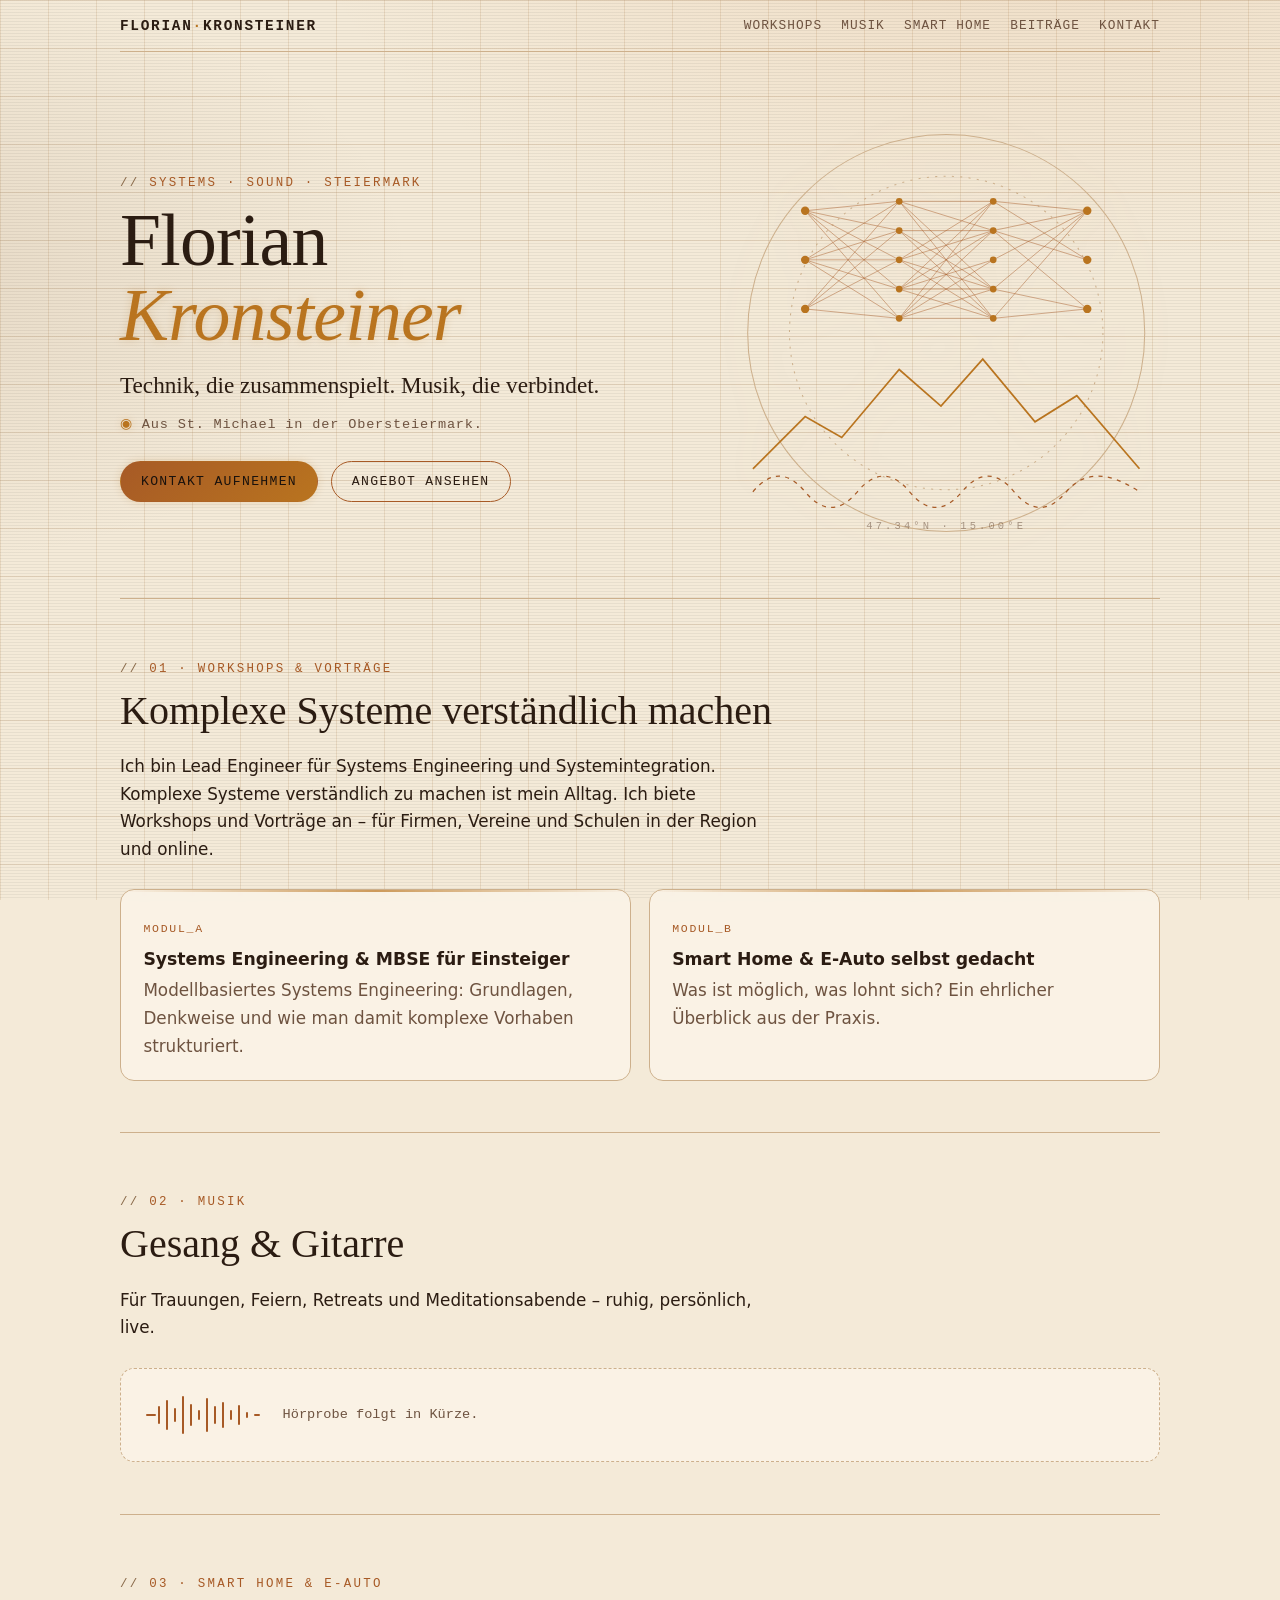
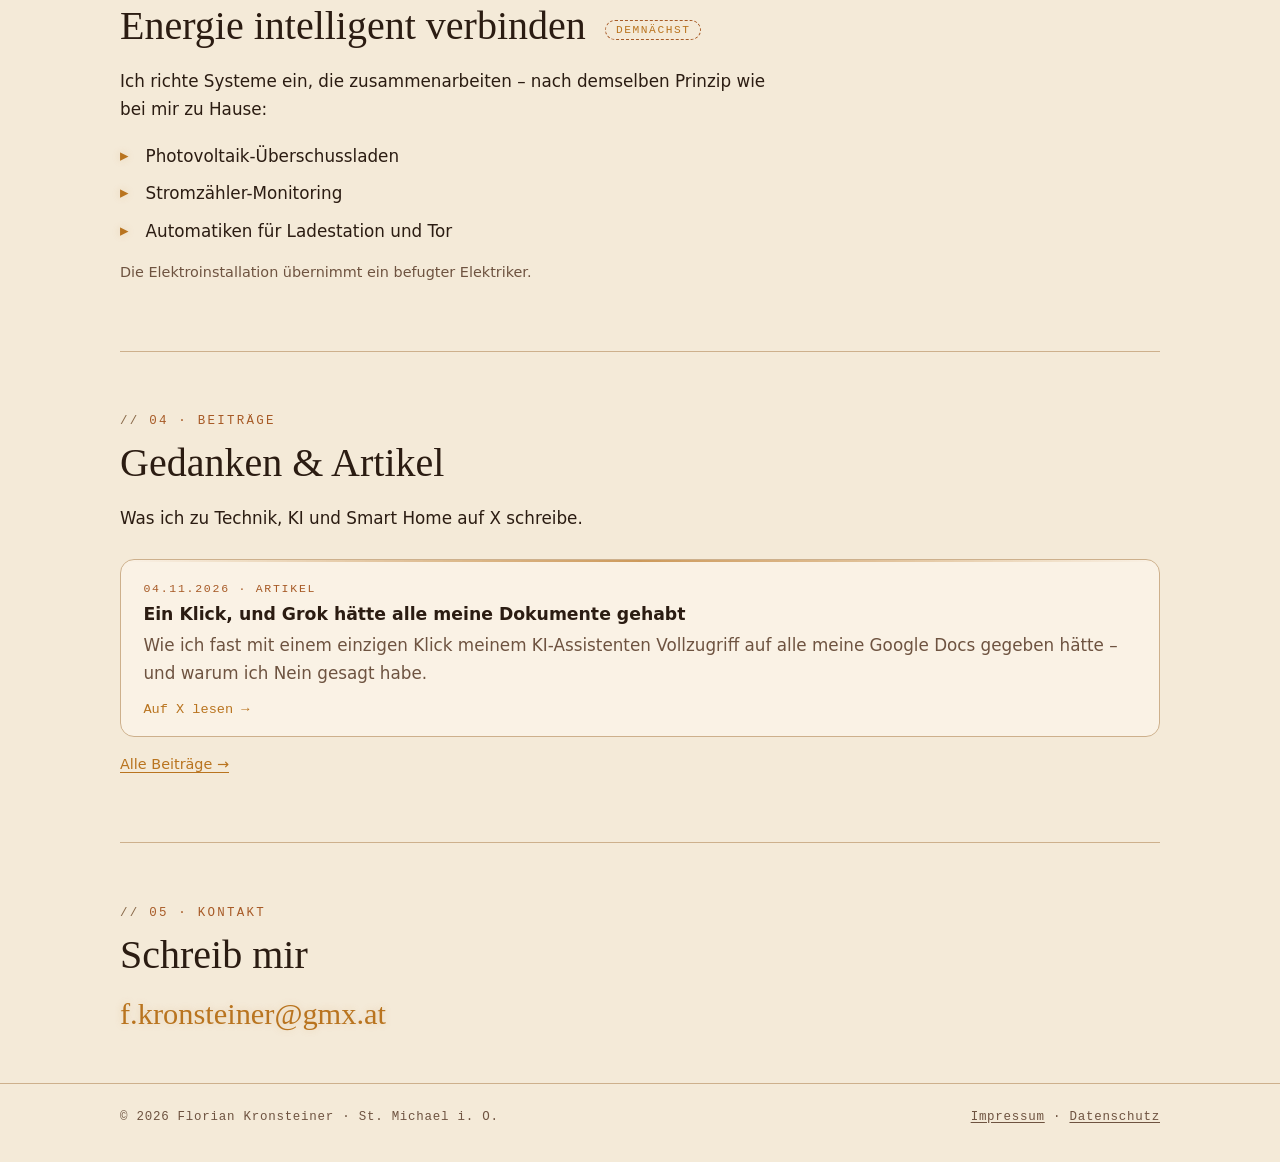
==== index.html @ c5cc94b1 "Startseite: Bereich Beiträge (X-Artikel) + Unterseite /beitraege/" ====
<!DOCTYPE html>
<html lang="de">
<head>
<meta charset="utf-8">
<meta name="viewport" content="width=device-width, initial-scale=1">
<title>Florian Kronsteiner – Technik & Musik aus St. Michael in der Obersteiermark</title>
<meta name="description" content="Florian Kronsteiner: Workshops und Vorträge zu Systems Engineering, Gesang und Gitarre für Trauungen, Feiern und Retreats. Aus St. Michael in der Obersteiermark.">
<meta name="theme-color" content="#1a120d">
<link rel="icon" href="/assets/favicon.svg" type="image/svg+xml">
<link rel="stylesheet" href="/assets/style.css">
</head>
<body>
<a class="skip" href="#main">Zum Inhalt springen</a>
<header class="wrap">
<nav class="top" aria-label="Hauptnavigation">
<a class="brand" href="/">FLORIAN<span>·</span>KRONSTEINER</a>
<ul><li><a href="/#workshops">Workshops</a></li><li><a href="/#musik">Musik</a></li><li><a href="/#smart-home">Smart Home</a></li><li><a href="/#beitraege">Beiträge</a></li><li><a href="/#kontakt">Kontakt</a></li></ul>
</nav>
</header>
<main id="main" class="wrap">
<div class="hero">
<div>
<p class="label">Systems · Sound · Steiermark</p>
<h1>Florian<br><em>Kronsteiner</em></h1>
<p class="tagline">Technik, die zusammenspielt. Musik, die verbindet.</p>
<p class="place">Aus St. Michael in der Obersteiermark.</p>
<div class="cta"><a class="btn primary" href="#kontakt">Kontakt aufnehmen</a><a class="btn" href="#workshops">Angebot ansehen</a></div>
</div>
<svg class="art" viewBox="0 0 410 400" role="img" aria-label="Grafik: neuronales Netz über einer Bergsilhouette mit Klangwelle">
<circle class="ring" cx="205" cy="200" r="190"/><circle class="ring" cx="205" cy="200" r="150" stroke-dasharray="2 6"/>
<line class="edge" x1="70" y1="83" x2="160" y2="74"/><line class="edge" x1="70" y1="83" x2="160" y2="102"/><line class="edge" x1="70" y1="83" x2="160" y2="130"/><line class="edge" x1="70" y1="83" x2="160" y2="158"/><line class="edge" x1="70" y1="83" x2="160" y2="186"/><line class="edge" x1="70" y1="130" x2="160" y2="74"/><line class="edge" x1="70" y1="130" x2="160" y2="102"/><line class="edge" x1="70" y1="130" x2="160" y2="130"/><line class="edge" x1="70" y1="130" x2="160" y2="158"/><line class="edge" x1="70" y1="130" x2="160" y2="186"/><line class="edge" x1="70" y1="177" x2="160" y2="74"/><line class="edge" x1="70" y1="177" x2="160" y2="102"/><line class="edge" x1="70" y1="177" x2="160" y2="130"/><line class="edge" x1="70" y1="177" x2="160" y2="186"/><line class="edge" x1="160" y1="74" x2="250" y2="74"/><line class="edge" x1="160" y1="74" x2="250" y2="102"/><line class="edge" x1="160" y1="74" x2="250" y2="158"/><line class="edge" x1="160" y1="74" x2="250" y2="186"/><line class="edge" x1="160" y1="102" x2="250" y2="102"/><line class="edge" x1="160" y1="102" x2="250" y2="158"/><line class="edge" x1="160" y1="102" x2="250" y2="186"/><line class="edge" x1="160" y1="130" x2="250" y2="74"/><line class="edge" x1="160" y1="130" x2="250" y2="102"/><line class="edge" x1="160" y1="130" x2="250" y2="158"/><line class="edge" x1="160" y1="130" x2="250" y2="186"/><line class="edge" x1="160" y1="158" x2="250" y2="74"/><line class="edge" x1="160" y1="158" x2="250" y2="102"/><line class="edge" x1="160" y1="158" x2="250" y2="130"/><line class="edge" x1="160" y1="158" x2="250" y2="158"/><line class="edge" x1="160" y1="158" x2="250" y2="186"/><line class="edge" x1="160" y1="186" x2="250" y2="74"/><line class="edge" x1="160" y1="186" x2="250" y2="102"/><line class="edge" x1="160" y1="186" x2="250" y2="130"/><line class="edge" x1="160" y1="186" x2="250" y2="158"/><line class="edge" x1="160" y1="186" x2="250" y2="186"/><line class="edge" x1="250" y1="74" x2="340" y2="83"/><line class="edge" x1="250" y1="74" x2="340" y2="130"/><line class="edge" x1="250" y1="102" x2="340" y2="83"/><line class="edge" x1="250" y1="102" x2="340" y2="130"/><line class="edge" x1="250" y1="102" x2="340" y2="177"/><line class="edge" x1="250" y1="130" x2="340" y2="83"/><line class="edge" x1="250" y1="158" x2="340" y2="83"/><line class="edge" x1="250" y1="158" x2="340" y2="177"/><line class="edge" x1="250" y1="186" x2="340" y2="83"/><line class="edge" x1="250" y1="186" x2="340" y2="177"/>
<circle class="node pulse" cx="70" cy="83" r="4" style="animation-delay:0.0s"/><circle class="node" cx="70" cy="130" r="4"/><circle class="node" cx="70" cy="177" r="4"/><circle class="node" cx="160" cy="74" r="3.2"/><circle class="node" cx="160" cy="102" r="3.2"/><circle class="node pulse" cx="160" cy="130" r="3.2" style="animation-delay:1.0s"/><circle class="node" cx="160" cy="158" r="3.2"/><circle class="node" cx="160" cy="186" r="3.2"/><circle class="node" cx="250" cy="74" r="3.2"/><circle class="node pulse" cx="250" cy="102" r="3.2" style="animation-delay:1.1s"/><circle class="node" cx="250" cy="130" r="3.2"/><circle class="node" cx="250" cy="158" r="3.2"/><circle class="node pulse" cx="250" cy="186" r="3.2" style="animation-delay:2.0s"/><circle class="node pulse" cx="340" cy="83" r="4" style="animation-delay:1.2s"/><circle class="node" cx="340" cy="130" r="4"/><circle class="node" cx="340" cy="177" r="4"/>
<path class="ridge" d="M20 330 L70 280 L105 300 L160 235 L200 270 L240 225 L290 285 L330 260 L390 330"/>
<path class="wave" d="M20 352 Q45 322 70 352 T120 352 T170 352 T220 352 T270 352 T320 352 T390 352"/>
<text x="205" y="388" text-anchor="middle" font-family="ui-monospace,monospace" font-size="10" letter-spacing="3" fill="currentColor" opacity=".55">47.34°N · 15.00°E</text>
</svg>
</div>

<section id="workshops" aria-labelledby="h-workshops">
<p class="label">01 · Workshops &amp; Vorträge</p>
<h2 id="h-workshops">Komplexe Systeme verständlich machen</h2>
<p class="lead">Ich bin Lead Engineer für Systems Engineering und Systemintegration. Komplexe Systeme verständlich zu machen ist mein Alltag. Ich biete Workshops und Vorträge an – für Firmen, Vereine und Schulen in der Region und online.</p>
<div class="grid">
<article class="card"><span class="idx">MODUL_A</span><h3>Systems Engineering &amp; MBSE für Einsteiger</h3><p>Modellbasiertes Systems Engineering: Grundlagen, Denkweise und wie man damit komplexe Vorhaben strukturiert.</p></article>
<article class="card"><span class="idx">MODUL_B</span><h3>Smart Home &amp; E-Auto selbst gedacht</h3><p>Was ist möglich, was lohnt sich? Ein ehrlicher Überblick aus der Praxis.</p></article>
</div>
</section>

<section id="musik" aria-labelledby="h-musik">
<p class="label">02 · Musik</p>
<h2 id="h-musik">Gesang &amp; Gitarre</h2>
<p class="lead">Für Trauungen, Feiern, Retreats und Meditationsabende – ruhig, persönlich, live.</p>
<div class="audio" role="note" aria-label="Platzhalter für Hörprobe">
<svg viewBox="0 0 120 48" aria-hidden="true"><path d="M4 24h8M16 16v16M24 10v28M32 18v12M40 6v36M48 14v20M56 20v8M64 8v32M72 16v16M80 12v24M88 20v8M96 15v18M104 22v4M112 24h4"/></svg>
<p>Hörprobe folgt in Kürze.</p>
</div>
</section>

<section id="smart-home" aria-labelledby="h-smart">
<p class="label">03 · Smart Home &amp; E-Auto</p>
<h2 id="h-smart">Energie intelligent verbinden <span class="badge">demnächst</span></h2>
<p class="lead">Ich richte Systeme ein, die zusammenarbeiten – nach demselben Prinzip wie bei mir zu Hause:</p>
<ul class="listing">
<li>Photovoltaik-Überschussladen</li>
<li>Stromzähler-Monitoring</li>
<li>Automatiken für Ladestation und Tor</li>
</ul>
<p class="note">Die Elektroinstallation übernimmt ein befugter Elektriker.</p>
</section>

<section id="beitraege" aria-labelledby="h-beitraege">
<p class="label">04 · Beiträge</p>
<h2 id="h-beitraege">Gedanken &amp; Artikel</h2>
<p class="lead">Was ich zu Technik, KI und Smart Home auf X schreibe.</p>
<!-- BEITRAEGE:START -->
<div class="grid">
<article class="card post"><span class="idx"><time datetime="2026-11-04">04.11.2026</time> · ARTIKEL</span><h3>Ein Klick, und Grok hätte alle meine Dokumente gehabt</h3><p>Wie ich fast mit einem einzigen Klick meinem KI-Assistenten Vollzugriff auf alle meine Google Docs gegeben hätte – und warum ich Nein gesagt habe.</p><a class="more" href="https://x.com/derflo000/status/2118063553710301423" target="_blank" rel="noopener">Auf X lesen →</a></article>
</div>
<!-- BEITRAEGE:END -->
<p class="note"><a href="/beitraege/">Alle Beiträge →</a></p>
</section>

<section id="kontakt" aria-labelledby="h-kontakt">
<p class="label">05 · Kontakt</p>
<h2 id="h-kontakt">Schreib mir</h2>
<div class="contact"><a class="mail" href="mailto:f.kronsteiner@gmx.at">f.kronsteiner@gmx.at</a></div>
</section>
</main>
<footer>
<div class="wrap"><span>© 2026 Florian Kronsteiner · St. Michael i. O.</span><span><a href="/impressum/">Impressum</a> · <a href="/datenschutz/">Datenschutz</a></span></div>
</footer>
</body>
</html>
---- assets/style.css ----
:root{
  --bg:#1a120d; --bg2:#231812; --card:#2a1d15cc; --line:#5a3f2c;
  --text:#f1e4cf; --muted:#c2a888; --copper:#d08a4e; --amber:#f2b45a; --sepia:#8a6a4a; --grid:#5a3f2c40;
  --glow:0 0 .6rem #f2b45a55, 0 0 1.6rem #d08a4e33;
  --mono:ui-monospace,"SFMono-Regular","JetBrains Mono","Cascadia Mono",Menlo,Consolas,"Liberation Mono",monospace;
  --serif:"Iowan Old Style","Palatino Linotype",Palatino,"Book Antiqua",Georgia,serif;
  --sans:system-ui,-apple-system,"Segoe UI",Roboto,"Helvetica Neue",Arial,sans-serif;
  color-scheme:dark light;
}
@media (prefers-color-scheme:light){
  :root{--bg:#f4ead8; --bg2:#ecdfc7; --card:#fbf4e8d9; --line:#cdb08c;
    --text:#2b1c12; --muted:#6e5340; --copper:#a75a26; --amber:#b9741f; --sepia:#8a6a4a; --grid:#5a3f2c40;
    --glow:0 0 .5rem #b9741f33; --grid:#cdb08c55;}
}
*{box-sizing:border-box}
html{scroll-behavior:smooth}
@media (prefers-reduced-motion:reduce){html{scroll-behavior:auto}*{animation:none!important;transition:none!important}}
body{margin:0;background:var(--bg);color:var(--text);font:1.05rem/1.65 var(--sans);
  background-image:
   radial-gradient(1200px 600px at 80% -10%, #d08a4e22, transparent 60%),
   radial-gradient(900px 500px at -10% 30%, #8a6a4a22, transparent 60%),
   linear-gradient(var(--grid) 1px, transparent 1px),
   linear-gradient(90deg, var(--grid) 1px, transparent 1px);
  background-size:auto,auto,48px 48px,48px 48px;
  background-attachment:fixed;}
body::after{content:"";position:fixed;inset:0;pointer-events:none;z-index:1;
  background:repeating-linear-gradient(0deg,#0000 0 2px,#0000000d 2px 3px)}
main,header,footer,nav{position:relative;z-index:2}
a{color:var(--amber);text-underline-offset:.2em}
a:hover{color:var(--copper)}
:focus-visible{outline:2px solid var(--amber);outline-offset:3px;border-radius:4px}
.skip{position:absolute;left:-999px;top:0;background:var(--amber);color:#1a120d;padding:.5rem 1rem;z-index:10}
.skip:focus{left:1rem;top:1rem}
.wrap{max-width:1080px;margin:0 auto;padding:0 1.25rem}
.label{font:500 .78rem/1 var(--mono);letter-spacing:.18em;text-transform:uppercase;color:var(--copper)}
.label::before{content:"// ";color:var(--sepia)}
nav.top{display:flex;justify-content:space-between;align-items:center;padding:1.1rem 0;border-bottom:1px solid var(--line)}
nav.top .brand{font:600 .9rem var(--mono);letter-spacing:.12em;color:var(--text);text-decoration:none}
nav.top .brand span{color:var(--amber);text-shadow:var(--glow)}
nav.top ul{list-style:none;display:flex;gap:1.2rem;margin:0;padding:0;font:.8rem var(--mono);letter-spacing:.08em;text-transform:uppercase}
nav.top ul a{color:var(--muted);text-decoration:none}
nav.top ul a:hover{color:var(--amber)}
@media (max-width:640px){nav.top ul{display:none}}
.hero{display:grid;grid-template-columns:1.15fr .85fr;gap:2rem;align-items:center;padding:4.5rem 0 3.5rem}
@media (max-width:820px){.hero{grid-template-columns:1fr;padding-top:3rem}}
.hero h1{font:400 clamp(2.6rem,6.5vw,4.6rem)/1.02 var(--serif);margin:.8rem 0 1rem;letter-spacing:-.01em}
.hero h1 em{font-style:italic;color:var(--amber);text-shadow:var(--glow)}
.tagline{font:400 clamp(1.15rem,2.2vw,1.45rem)/1.4 var(--serif);color:var(--text);margin:0 0 .6rem}
.place{font:.85rem var(--mono);color:var(--muted);letter-spacing:.06em}
.place::before{content:"◉ ";color:var(--amber);text-shadow:var(--glow)}
.cta{display:flex;gap:.8rem;flex-wrap:wrap;margin-top:1.8rem}
.btn{display:inline-block;padding:.75rem 1.25rem;border:1px solid var(--copper);border-radius:999px;font:.82rem var(--mono);letter-spacing:.1em;text-transform:uppercase;text-decoration:none;color:var(--text);transition:.2s}
.btn.primary{background:linear-gradient(135deg,var(--copper),var(--amber));color:#1a120d;border-color:transparent;box-shadow:var(--glow)}
.btn:hover{transform:translateY(-1px);box-shadow:var(--glow);color:var(--text)}
.btn.primary:hover{color:#1a120d}
.art{width:100%;max-width:440px;justify-self:center;filter:drop-shadow(0 0 18px #d08a4e33)}
.art .node{fill:var(--amber)}
.art .edge{stroke:var(--copper);stroke-width:.8;opacity:.55}
.art .ridge{fill:none;stroke:var(--amber);stroke-width:1.6}
.art .wave{fill:none;stroke:var(--copper);stroke-width:1.2;stroke-dasharray:4 5;animation:dash 6s linear infinite}
.art .ring{fill:none;stroke:var(--line);stroke-width:1}
.art .pulse{animation:pulse 3.2s ease-in-out infinite;transform-origin:center;transform-box:fill-box}
@keyframes dash{to{stroke-dashoffset:-90}}
@keyframes pulse{0%,100%{opacity:.35}50%{opacity:1}}
section{padding:3.2rem 0;border-top:1px solid var(--line)}
section h2{font:400 clamp(1.8rem,3.6vw,2.5rem)/1.15 var(--serif);margin:.6rem 0 1.2rem}
.lead{max-width:62ch;color:var(--text)}
.grid{display:grid;grid-template-columns:repeat(auto-fit,minmax(260px,1fr));gap:1.1rem;margin-top:1.6rem}
.card{position:relative;background:var(--card);border:1px solid var(--line);border-radius:14px;padding:1.4rem 1.4rem 1.2rem;backdrop-filter:blur(4px);overflow:hidden}
.card::before{content:"";position:absolute;inset:0 0 auto 0;height:2px;background:linear-gradient(90deg,transparent,var(--amber),transparent);opacity:.7}
.card h3{font:600 1.08rem/1.3 var(--sans);margin:.5rem 0 .4rem}
.card p{margin:0;color:var(--muted)}
.card .idx{font:.72rem var(--mono);color:var(--copper);letter-spacing:.15em}
.badge{display:inline-block;font:.7rem var(--mono);letter-spacing:.14em;text-transform:uppercase;padding:.2rem .6rem;border:1px dashed var(--copper);border-radius:999px;color:var(--amber);margin-left:.6rem;vertical-align:middle}
.listing{list-style:none;padding:0;margin:1.2rem 0 0;display:grid;gap:.6rem}
.listing li{padding-left:1.6rem;position:relative}
.listing li::before{content:"▸";position:absolute;left:0;color:var(--amber);text-shadow:var(--glow);font-family:var(--mono)}
.note{font-size:.9rem;color:var(--muted);margin-top:1rem}
.audio{margin-top:1.6rem;border:1px dashed var(--line);border-radius:14px;padding:1.4rem;display:flex;gap:1.2rem;align-items:center;background:var(--card)}
.audio svg{flex:none;width:120px;height:48px}
.audio svg path{fill:none;stroke:var(--copper);stroke-width:2;stroke-linecap:round}
.audio p{margin:0;color:var(--muted);font:.85rem var(--mono)}
.contact{display:flex;flex-wrap:wrap;align-items:center;gap:1.2rem 2rem}
.mail{font:400 clamp(1.3rem,3vw,1.9rem) var(--serif);color:var(--amber);text-shadow:var(--glow);text-decoration:none;word-break:break-all}
footer{border-top:1px solid var(--line);padding:1.6rem 0 2.4rem;font:.78rem var(--mono);color:var(--muted);letter-spacing:.06em}
footer .wrap{display:flex;justify-content:space-between;flex-wrap:wrap;gap:.8rem}
footer a{color:var(--muted)}
footer a:hover{color:var(--amber)}
.legal{padding:3rem 0}
.legal h1{font:400 clamp(2rem,5vw,3rem)/1.1 var(--serif);margin:.6rem 0 1.6rem}
.legal h2{font:600 1.1rem var(--sans);margin:2rem 0 .5rem;color:var(--amber)}
.legal p,.legal li{max-width:70ch}
.legal address{font-style:normal;font-family:var(--mono);font-size:.95rem;line-height:1.8;background:var(--card);border:1px solid var(--line);border-radius:12px;padding:1rem 1.2rem;display:inline-block}
.art{color:var(--muted)}
.card.post{display:flex;flex-direction:column}
.card .more{margin-top:auto;padding-top:.9rem;font:.85rem var(--mono);color:var(--amber);text-decoration:none}
.card .more:hover{text-decoration:underline}
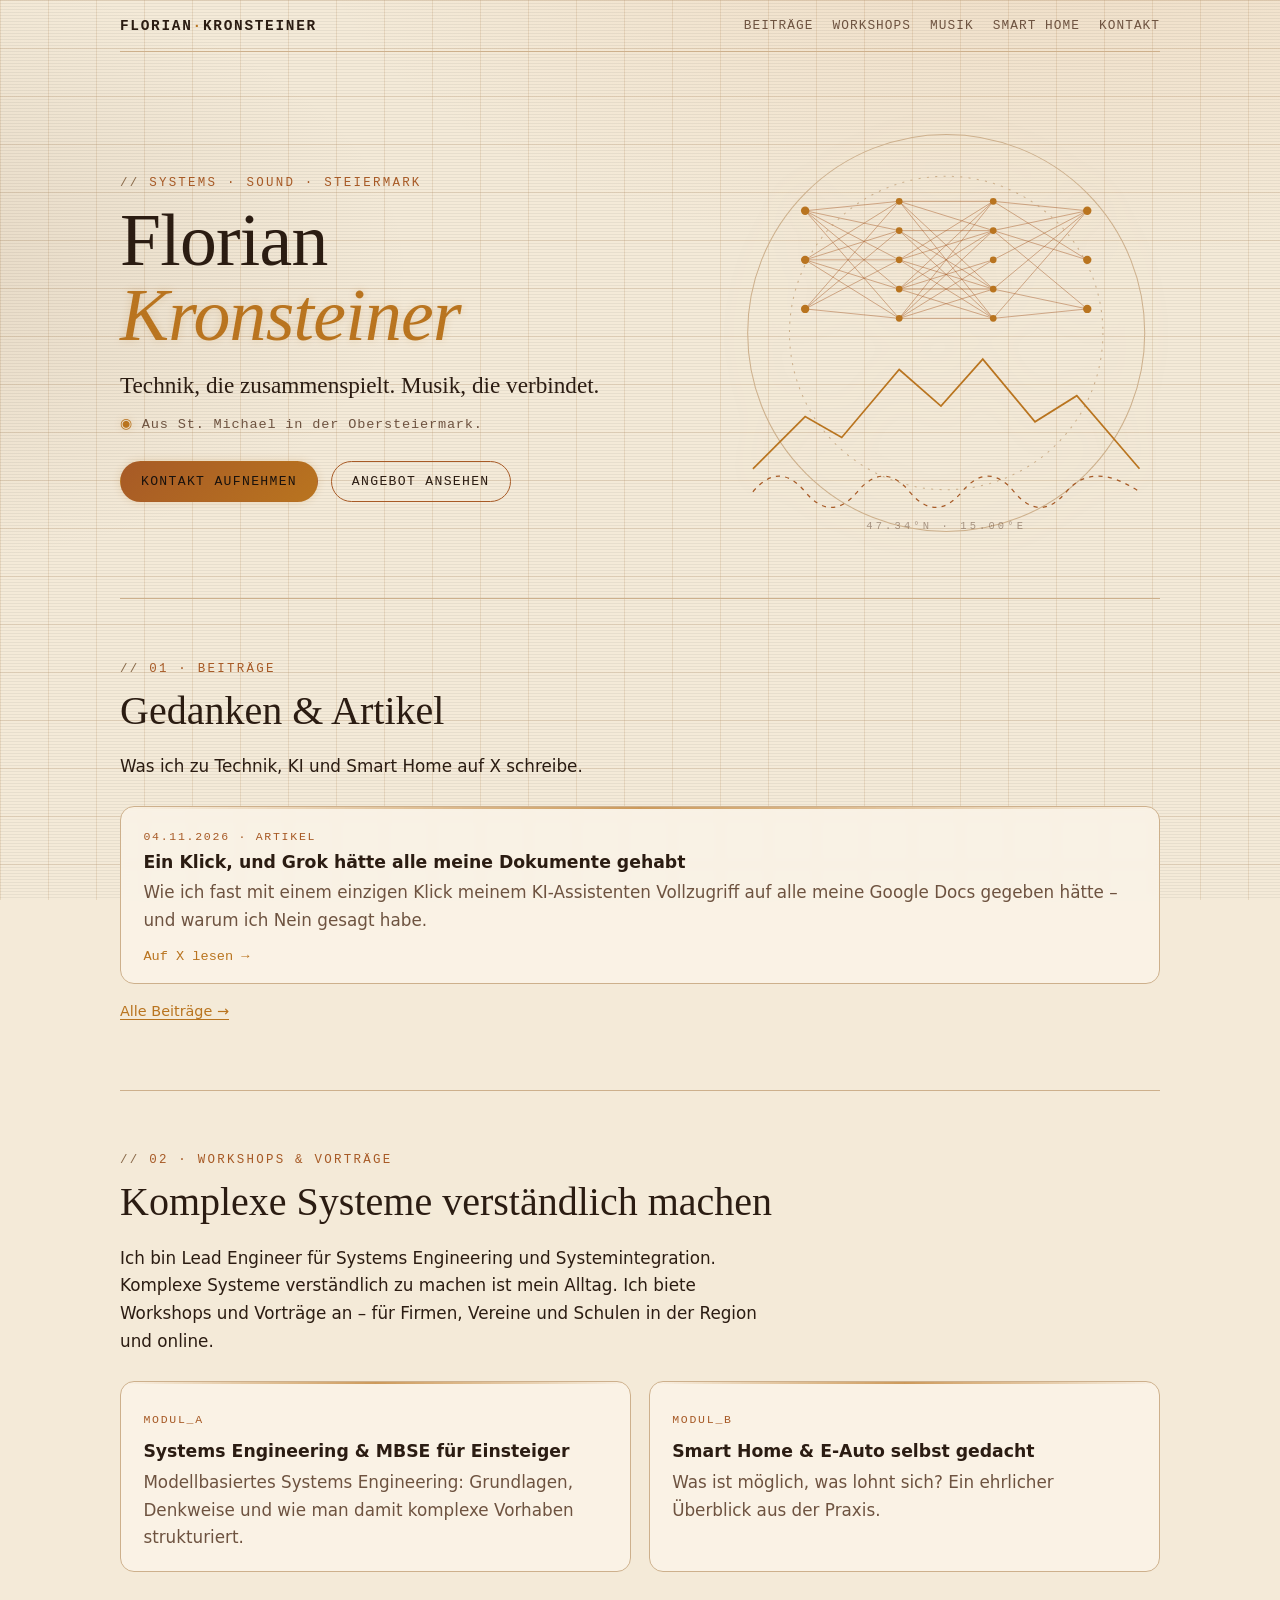
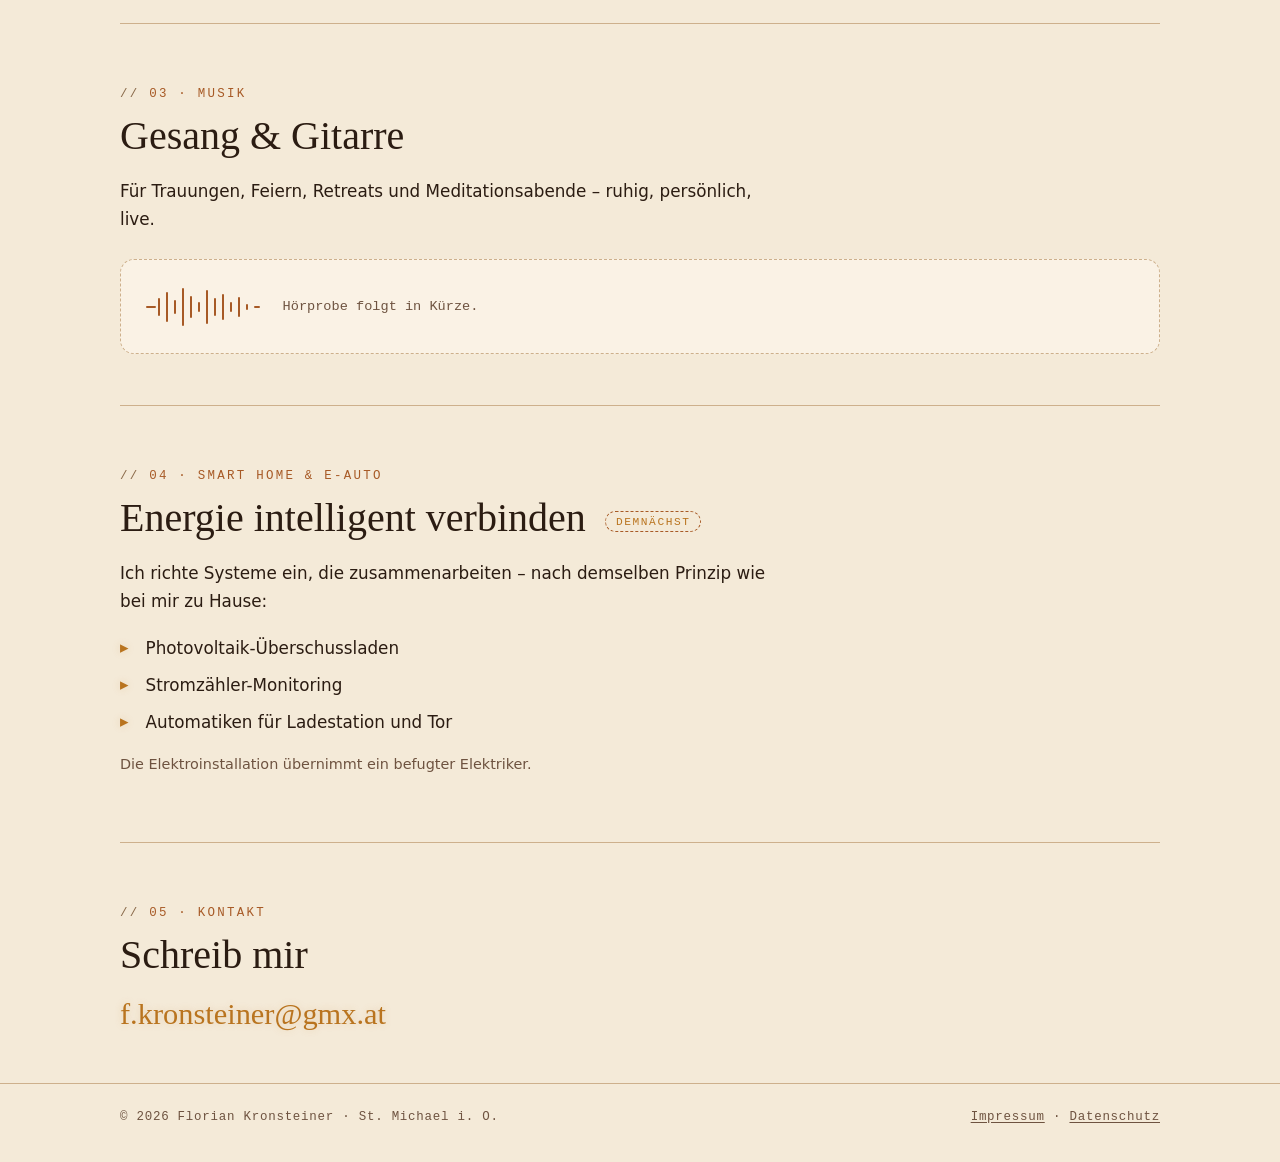
==== commit b94479e5: "Startseite: Beiträge an erste Stelle" ====
--- a/index.html
+++ b/index.html
@@ -14,7 +14,7 @@
 <header class="wrap">
 <nav class="top" aria-label="Hauptnavigation">
 <a class="brand" href="/">FLORIAN<span>·</span>KRONSTEINER</a>
-<ul><li><a href="/#workshops">Workshops</a></li><li><a href="/#musik">Musik</a></li><li><a href="/#smart-home">Smart Home</a></li><li><a href="/#beitraege">Beiträge</a></li><li><a href="/#kontakt">Kontakt</a></li></ul>
+<ul><li><a href="/#beitraege">Beiträge</a></li><li><a href="/#workshops">Workshops</a></li><li><a href="/#musik">Musik</a></li><li><a href="/#smart-home">Smart Home</a></li><li><a href="/#kontakt">Kontakt</a></li></ul>
 </nav>
 </header>
 <main id="main" class="wrap">
@@ -36,8 +36,20 @@
 </svg>
 </div>
 
+<section id="beitraege" aria-labelledby="h-beitraege">
+<p class="label">01 · Beiträge</p>
+<h2 id="h-beitraege">Gedanken &amp; Artikel</h2>
+<p class="lead">Was ich zu Technik, KI und Smart Home auf X schreibe.</p>
+<!-- BEITRAEGE:START -->
+<div class="grid">
+<article class="card post"><span class="idx"><time datetime="2026-11-04">04.11.2026</time> · ARTIKEL</span><h3>Ein Klick, und Grok hätte alle meine Dokumente gehabt</h3><p>Wie ich fast mit einem einzigen Klick meinem KI-Assistenten Vollzugriff auf alle meine Google Docs gegeben hätte – und warum ich Nein gesagt habe.</p><a class="more" href="https://x.com/derflo000/status/2118063553710301423" target="_blank" rel="noopener">Auf X lesen →</a></article>
+</div>
+<!-- BEITRAEGE:END -->
+<p class="note"><a href="/beitraege/">Alle Beiträge →</a></p>
+</section>
+
 <section id="workshops" aria-labelledby="h-workshops">
-<p class="label">01 · Workshops &amp; Vorträge</p>
+<p class="label">02 · Workshops &amp; Vorträge</p>
 <h2 id="h-workshops">Komplexe Systeme verständlich machen</h2>
 <p class="lead">Ich bin Lead Engineer für Systems Engineering und Systemintegration. Komplexe Systeme verständlich zu machen ist mein Alltag. Ich biete Workshops und Vorträge an – für Firmen, Vereine und Schulen in der Region und online.</p>
 <div class="grid">
@@ -47,7 +59,7 @@
 </section>
 
 <section id="musik" aria-labelledby="h-musik">
-<p class="label">02 · Musik</p>
+<p class="label">03 · Musik</p>
 <h2 id="h-musik">Gesang &amp; Gitarre</h2>
 <p class="lead">Für Trauungen, Feiern, Retreats und Meditationsabende – ruhig, persönlich, live.</p>
 <div class="audio" role="note" aria-label="Platzhalter für Hörprobe">
@@ -57,7 +69,7 @@
 </section>
 
 <section id="smart-home" aria-labelledby="h-smart">
-<p class="label">03 · Smart Home &amp; E-Auto</p>
+<p class="label">04 · Smart Home &amp; E-Auto</p>
 <h2 id="h-smart">Energie intelligent verbinden <span class="badge">demnächst</span></h2>
 <p class="lead">Ich richte Systeme ein, die zusammenarbeiten – nach demselben Prinzip wie bei mir zu Hause:</p>
 <ul class="listing">
@@ -66,18 +78,6 @@
 <li>Automatiken für Ladestation und Tor</li>
 </ul>
 <p class="note">Die Elektroinstallation übernimmt ein befugter Elektriker.</p>
-</section>
-
-<section id="beitraege" aria-labelledby="h-beitraege">
-<p class="label">04 · Beiträge</p>
-<h2 id="h-beitraege">Gedanken &amp; Artikel</h2>
-<p class="lead">Was ich zu Technik, KI und Smart Home auf X schreibe.</p>
-<!-- BEITRAEGE:START -->
-<div class="grid">
-<article class="card post"><span class="idx"><time datetime="2026-11-04">04.11.2026</time> · ARTIKEL</span><h3>Ein Klick, und Grok hätte alle meine Dokumente gehabt</h3><p>Wie ich fast mit einem einzigen Klick meinem KI-Assistenten Vollzugriff auf alle meine Google Docs gegeben hätte – und warum ich Nein gesagt habe.</p><a class="more" href="https://x.com/derflo000/status/2118063553710301423" target="_blank" rel="noopener">Auf X lesen →</a></article>
-</div>
-<!-- BEITRAEGE:END -->
-<p class="note"><a href="/beitraege/">Alle Beiträge →</a></p>
 </section>
 
 <section id="kontakt" aria-labelledby="h-kontakt">
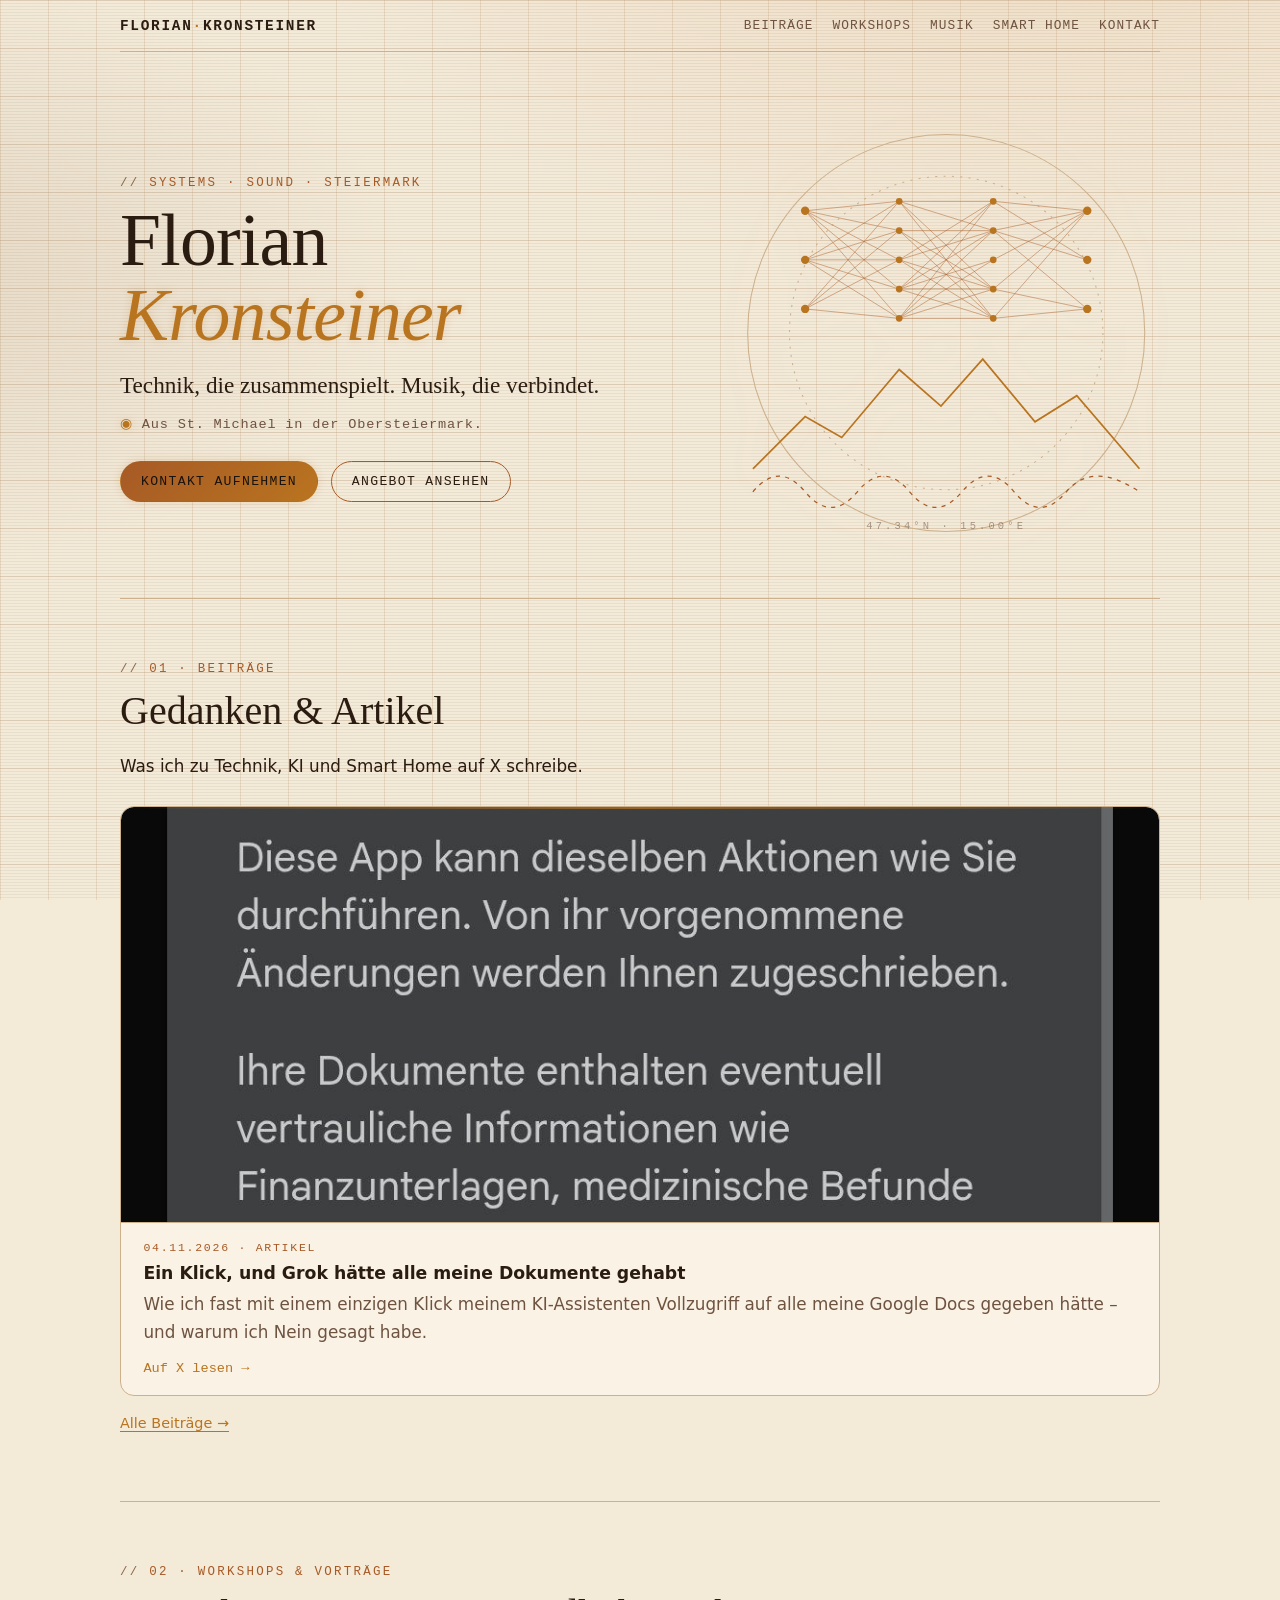
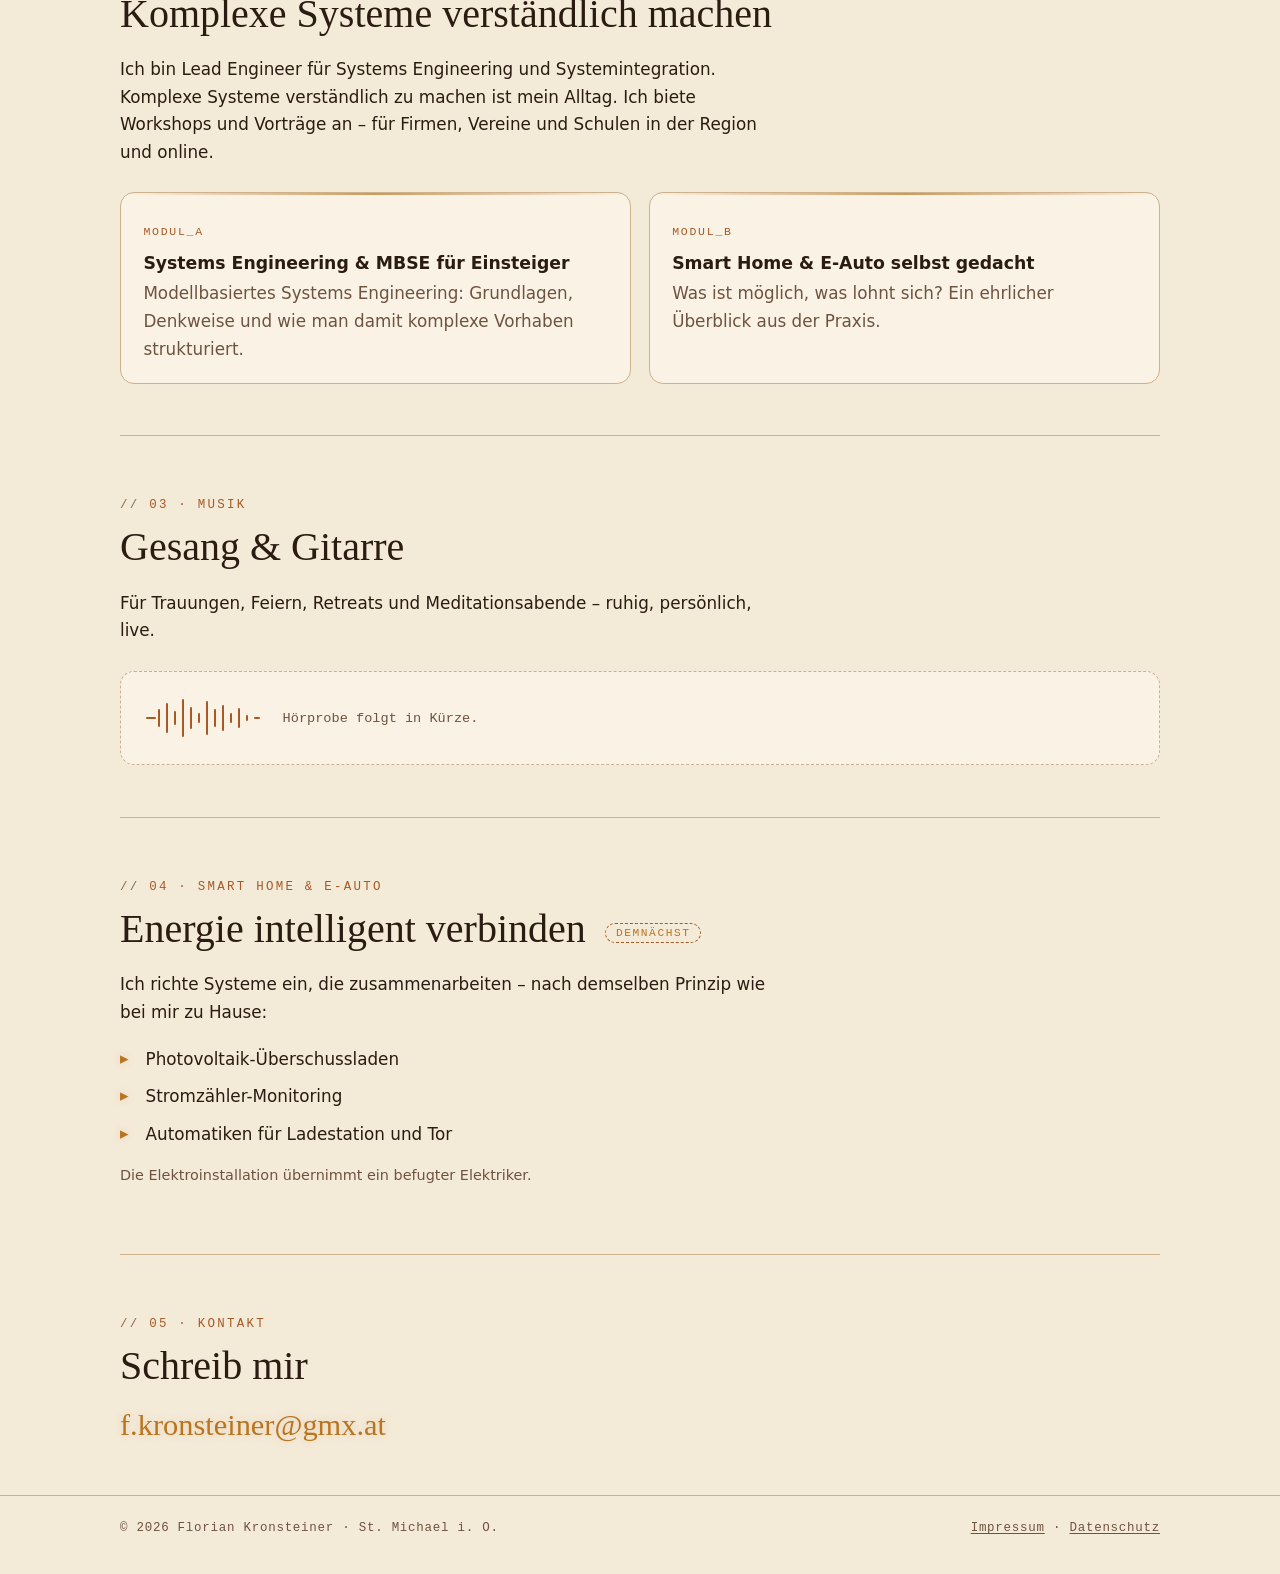
==== commit e6b8c850: "Beiträge: eigenes Beitragsbild (lokal gehostet)" ====
--- a/index.html
+++ b/index.html
@@ -42,7 +42,7 @@
 <p class="lead">Was ich zu Technik, KI und Smart Home auf X schreibe.</p>
 <!-- BEITRAEGE:START -->
 <div class="grid">
-<article class="card post"><span class="idx"><time datetime="2026-11-04">04.11.2026</time> · ARTIKEL</span><h3>Ein Klick, und Grok hätte alle meine Dokumente gehabt</h3><p>Wie ich fast mit einem einzigen Klick meinem KI-Assistenten Vollzugriff auf alle meine Google Docs gegeben hätte – und warum ich Nein gesagt habe.</p><a class="more" href="https://x.com/derflo000/status/2118063553710301423" target="_blank" rel="noopener">Auf X lesen →</a></article>
+<article class="card post"><img class="post-img" src="/beitraege/img/2118063553710301423.jpg" alt="Ein Klick, und Grok hätte alle meine Dokumente gehabt" loading="lazy" decoding="async" width="1080" height="432"><span class="idx"><time datetime="2026-11-04">04.11.2026</time> · ARTIKEL</span><h3>Ein Klick, und Grok hätte alle meine Dokumente gehabt</h3><p>Wie ich fast mit einem einzigen Klick meinem KI-Assistenten Vollzugriff auf alle meine Google Docs gegeben hätte – und warum ich Nein gesagt habe.</p><a class="more" href="https://x.com/derflo000/status/2118063553710301423" target="_blank" rel="noopener">Auf X lesen →</a></article>
 </div>
 <!-- BEITRAEGE:END -->
 <p class="note"><a href="/beitraege/">Alle Beiträge →</a></p>
--- a/assets/style.css
+++ b/assets/style.css
@@ -95,3 +95,5 @@
 .card.post{display:flex;flex-direction:column}
 .card .more{margin-top:auto;padding-top:.9rem;font:.85rem var(--mono);color:var(--amber);text-decoration:none}
 .card .more:hover{text-decoration:underline}
+.card .post-img{display:block;width:calc(100% + 2.8rem);max-width:none;height:auto;max-height:420px;object-fit:cover;margin:-1.4rem -1.4rem 1.1rem;border-radius:13px 13px 0 0;border-bottom:1px solid var(--line)}
+@media (max-width:820px){.card .post-img{max-height:none}}
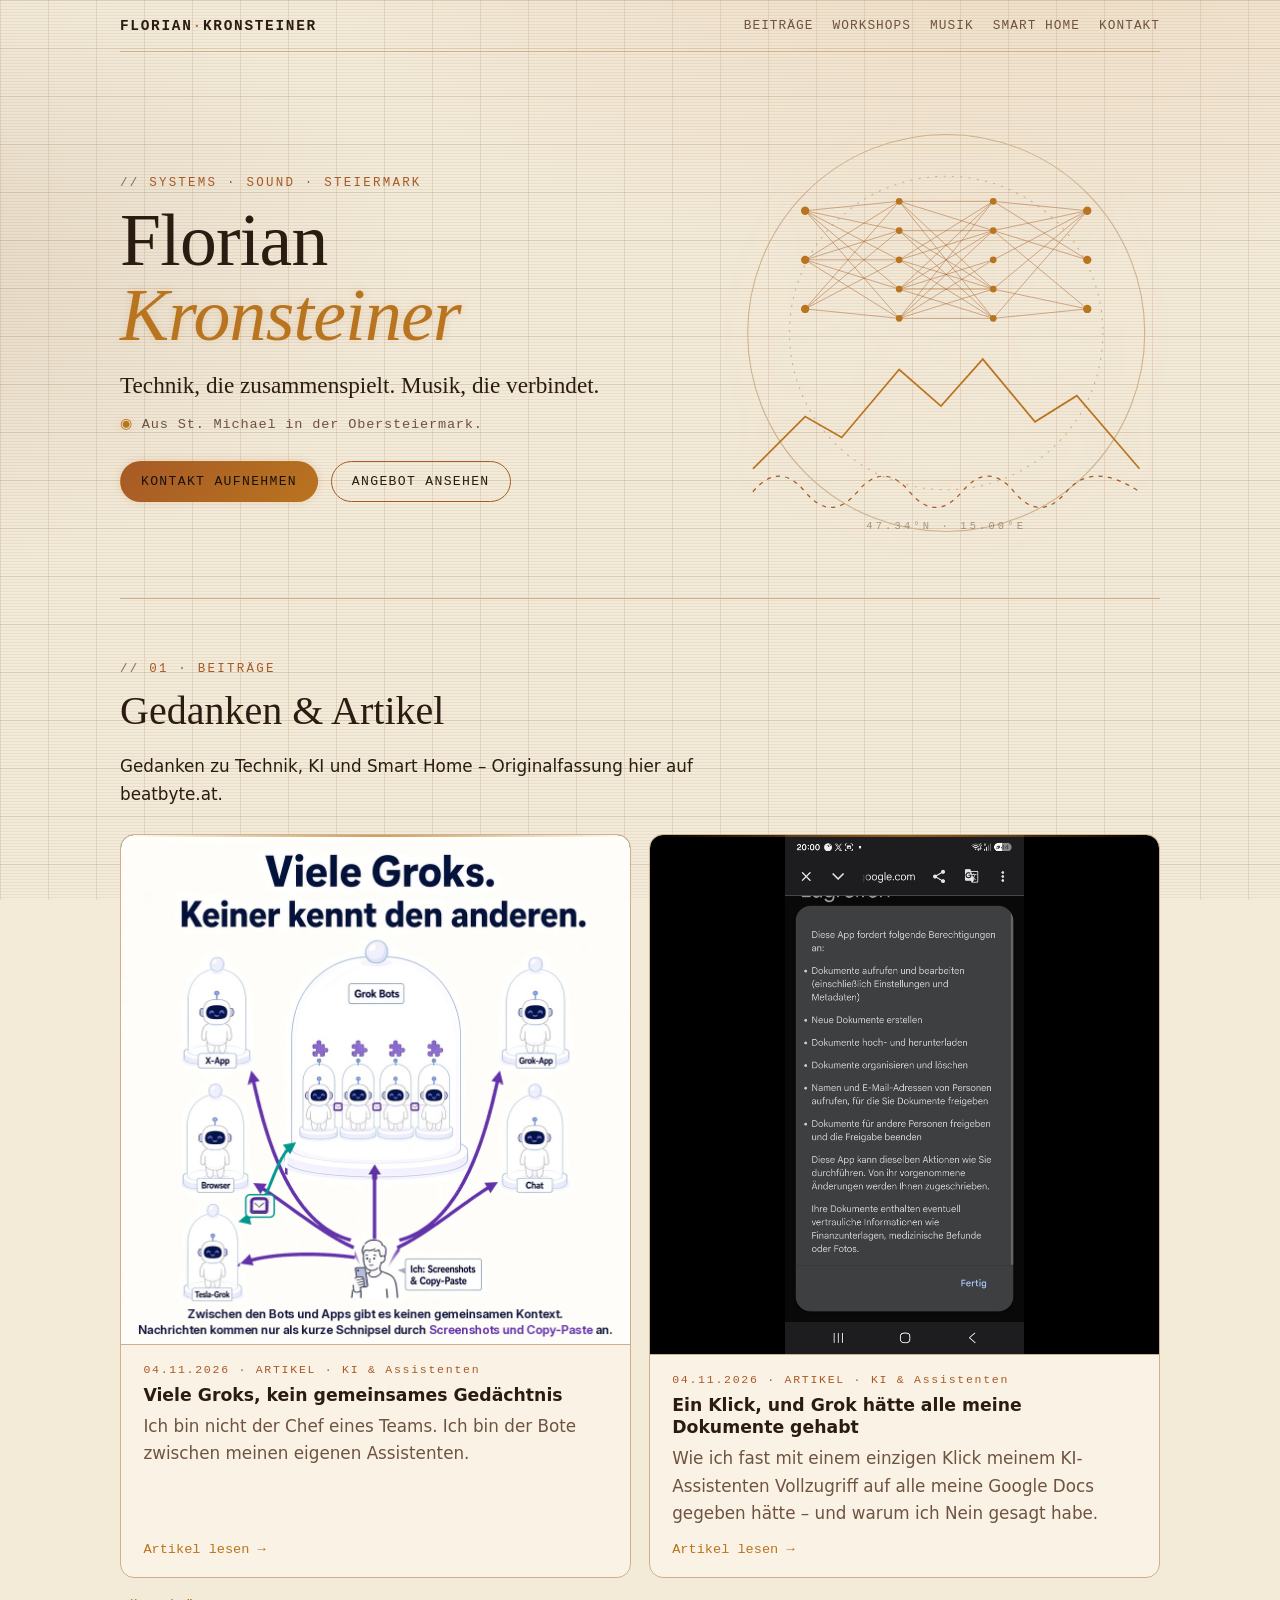
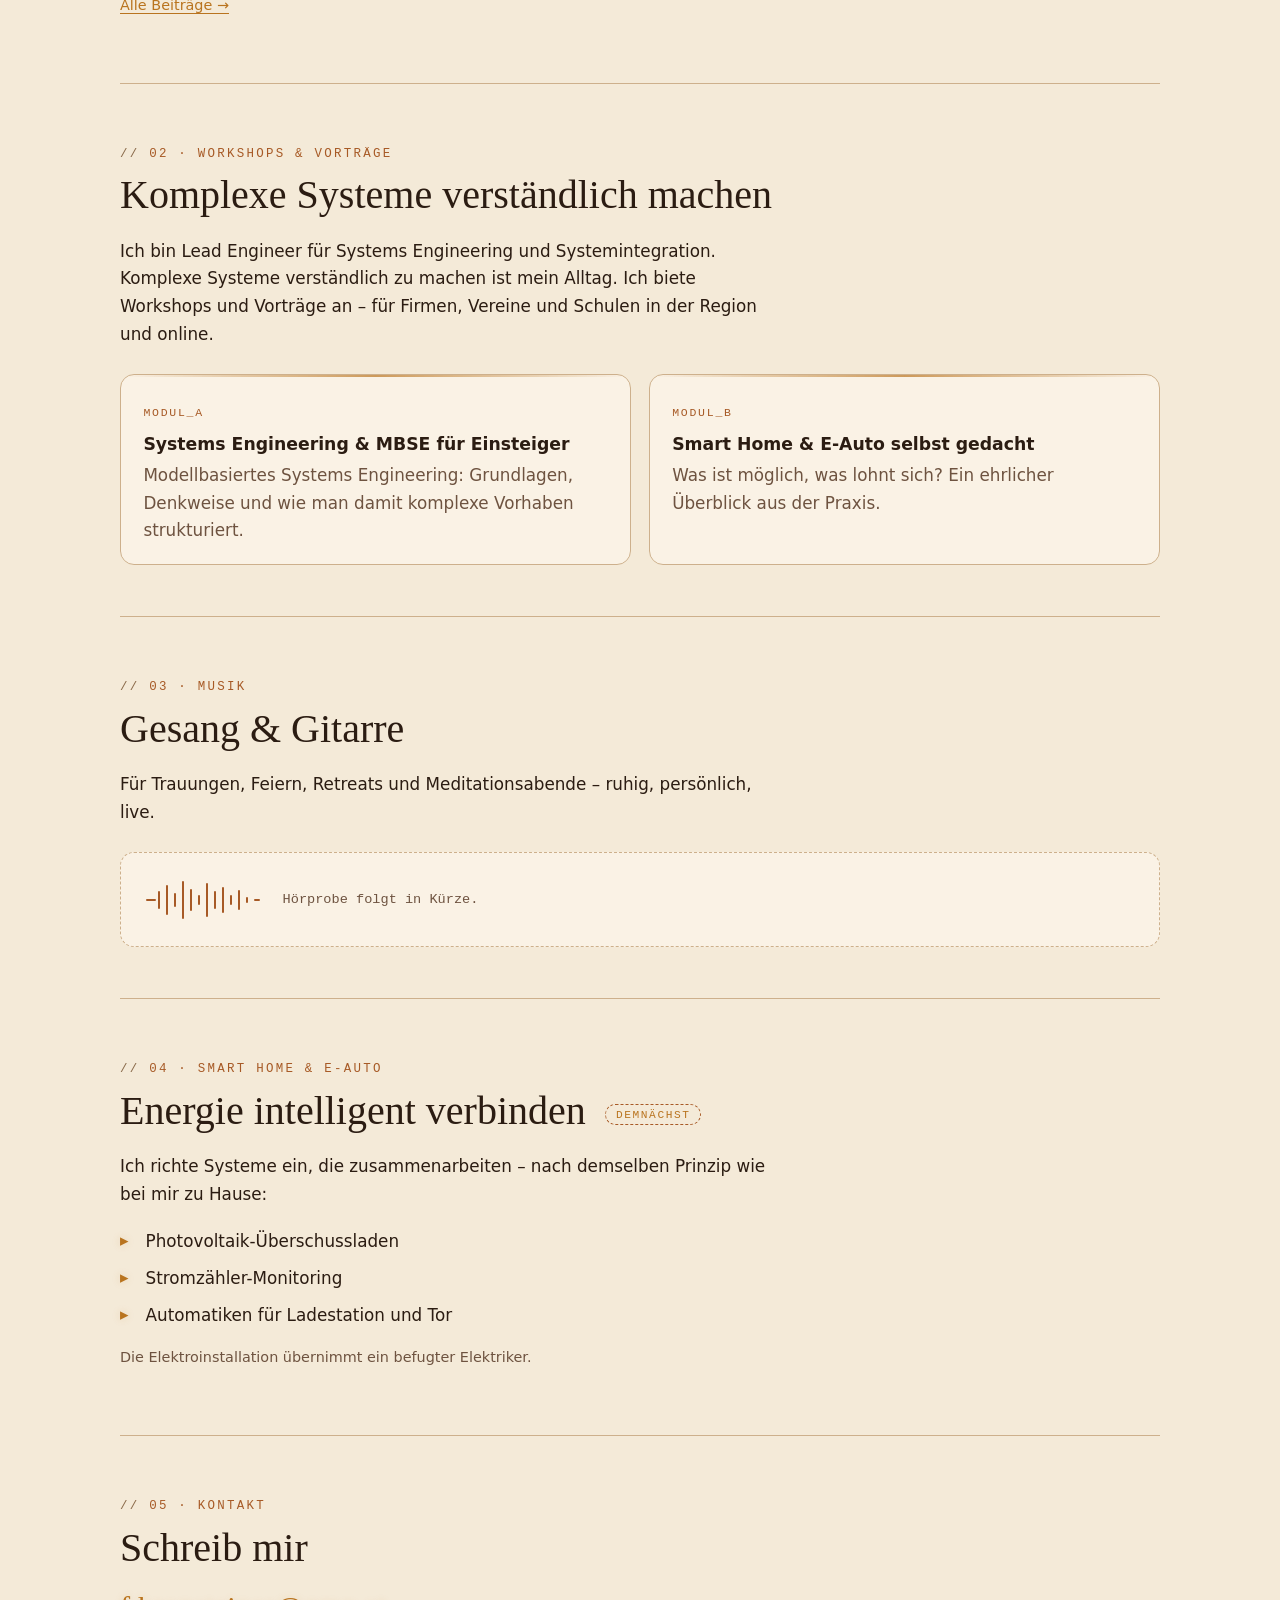
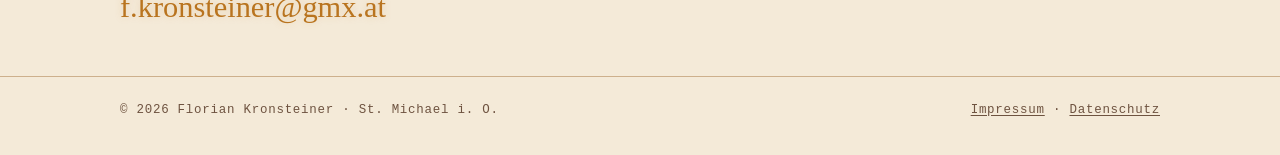
==== commit bc1a856d: "Blog: Artikel-Seiten Viele Groks und Ein Klick beatbyte.at wird zum Ur-Blog. Zwei Master-Artikel unt" ====
--- a/index.html
+++ b/index.html
@@ -7,6 +7,7 @@
 <meta name="description" content="Florian Kronsteiner: Workshops und Vorträge zu Systems Engineering, Gesang und Gitarre für Trauungen, Feiern und Retreats. Aus St. Michael in der Obersteiermark.">
 <meta name="theme-color" content="#1a120d">
 <link rel="icon" href="/assets/favicon.svg" type="image/svg+xml">
+<link rel="alternate" type="application/rss+xml" title="Beiträge – Florian Kronsteiner" href="https://beatbyte.at/beitraege/feed.xml">
 <link rel="stylesheet" href="/assets/style.css">
 </head>
 <body>
@@ -39,10 +40,11 @@
 <section id="beitraege" aria-labelledby="h-beitraege">
 <p class="label">01 · Beiträge</p>
 <h2 id="h-beitraege">Gedanken &amp; Artikel</h2>
-<p class="lead">Was ich zu Technik, KI und Smart Home auf X schreibe.</p>
+<p class="lead">Gedanken zu Technik, KI und Smart Home – Originalfassung hier auf beatbyte.at.</p>
 <!-- BEITRAEGE:START -->
 <div class="grid">
-<article class="card post"><img class="post-img" src="/beitraege/img/2118063553710301423.jpg" alt="Ein Klick, und Grok hätte alle meine Dokumente gehabt" loading="lazy" decoding="async" width="1080" height="432"><span class="idx"><time datetime="2026-11-04">04.11.2026</time> · ARTIKEL</span><h3>Ein Klick, und Grok hätte alle meine Dokumente gehabt</h3><p>Wie ich fast mit einem einzigen Klick meinem KI-Assistenten Vollzugriff auf alle meine Google Docs gegeben hätte – und warum ich Nein gesagt habe.</p><a class="more" href="https://x.com/derflo000/status/2118063553710301423" target="_blank" rel="noopener">Auf X lesen →</a></article>
+<article class="card post"><img class="post-img" src="/grok/img/viele-groks.png" alt="Sieben Grok-Bots um einen gemeinsamen Computer, verbunden über Screenshots und Textschnipsel" loading="lazy" decoding="async" width="1024" height="1024"><span class="idx"><time datetime="2026-11-04">04.11.2026</time> · ARTIKEL · KI &amp; Assistenten</span><h3>Viele Groks, kein gemeinsames Gedächtnis</h3><p>Ich bin nicht der Chef eines Teams. Ich bin der Bote zwischen meinen eigenen Assistenten.</p><a class="more" href="/beitraege/viele-groks/">Artikel lesen →</a></article>
+<article class="card post"><img class="post-img" src="/beitraege/ein-klick/berechtigung.jpg" alt="Google-Berechtigungsfenster: Zugriff auf Google Docs angefordert" loading="lazy" decoding="async" width="945" height="2048"><span class="idx"><time datetime="2026-11-04">04.11.2026</time> · ARTIKEL · KI &amp; Assistenten</span><h3>Ein Klick, und Grok hätte alle meine Dokumente gehabt</h3><p>Wie ich fast mit einem einzigen Klick meinem KI-Assistenten Vollzugriff auf alle meine Google Docs gegeben hätte – und warum ich Nein gesagt habe.</p><a class="more" href="/beitraege/ein-klick/">Artikel lesen →</a></article>
 </div>
 <!-- BEITRAEGE:END -->
 <p class="note"><a href="/beitraege/">Alle Beiträge →</a></p>
--- a/assets/style.css
+++ b/assets/style.css
@@ -95,5 +95,38 @@
 .card.post{display:flex;flex-direction:column}
 .card .more{margin-top:auto;padding-top:.9rem;font:.85rem var(--mono);color:var(--amber);text-decoration:none}
 .card .more:hover{text-decoration:underline}
-.card .post-img{display:block;width:calc(100% + 2.8rem);max-width:none;height:auto;max-height:420px;object-fit:cover;margin:-1.4rem -1.4rem 1.1rem;border-radius:13px 13px 0 0;border-bottom:1px solid var(--line)}
-@media (max-width:820px){.card .post-img{max-height:none}}
+.card.post{min-width:0;overflow:hidden}
+.card .post-img{display:block;flex:none;box-sizing:border-box;width:calc(100% + 2.8rem);max-width:calc(100% + 2.8rem);height:auto;max-height:min(70vh,520px);object-fit:contain;object-position:top center;background:#000;margin:-1.4rem -1.4rem 1.1rem;border-radius:13px 13px 0 0;border-bottom:1px solid var(--line)}
+
+/* Blog articles */
+.article{max-width:68ch;margin:0 auto;padding:2.4rem 0 3.2rem}
+.article .meta{font:.78rem var(--mono);color:var(--copper);letter-spacing:.08em;margin:0 0 1rem}
+.article .meta a{color:var(--copper)}
+.article h1{font:400 clamp(1.9rem,4.5vw,2.8rem)/1.15 var(--serif);margin:.4rem 0 1.2rem;letter-spacing:-.01em}
+.article .hero-img{display:block;width:100%;height:auto;object-fit:contain;border-radius:14px;border:1px solid var(--line);background:#000;margin:0 0 1.8rem}
+.article .body{font:1.08rem/1.75 var(--serif);color:var(--text)}
+.article .body p{margin:0 0 1.15rem}
+.article .body h2{font:600 1.25rem/1.3 var(--sans);color:var(--amber);margin:2.2rem 0 .8rem}
+.article .body ul{margin:0 0 1.15rem;padding-left:1.2rem}
+.article .body li{margin:.35rem 0}
+.article .body ol{margin:0 0 1.15rem;padding-left:1.3rem}
+.article .body a{word-break:break-word}
+.article .body img{display:block;width:100%;height:auto;object-fit:contain;border-radius:12px;border:1px solid var(--line);background:#000;margin:1.4rem 0}
+.article .foot{margin-top:2.6rem;padding-top:1.6rem;border-top:1px solid var(--line);display:grid;gap:1.4rem}
+.article .x-copy{font:.9rem var(--mono)}
+.article .related h2,.article .pager h2{font:600 .85rem var(--mono);letter-spacing:.12em;text-transform:uppercase;color:var(--copper);margin:0 0 .7rem}
+.article .related ul{list-style:none;padding:0;margin:0;display:grid;gap:.5rem}
+.article .related a{text-decoration:none;color:var(--amber)}
+.article .related a:hover{text-decoration:underline}
+.article .pager{display:flex;justify-content:space-between;gap:1rem;flex-wrap:wrap;font:.9rem var(--mono)}
+.article .pager a{color:var(--muted);text-decoration:none}
+.article .pager a:hover{color:var(--amber)}
+.topics{display:flex;flex-wrap:wrap;gap:.5rem;margin:1.2rem 0 0}
+.topics a{font:.72rem var(--mono);letter-spacing:.1em;text-transform:uppercase;text-decoration:none;color:var(--muted);border:1px solid var(--line);border-radius:999px;padding:.35rem .8rem}
+.topics a:hover,.topics a.is-active{color:var(--amber);border-color:var(--copper)}
+.topic-block{margin-top:2.4rem}
+.topic-block h2{font:400 clamp(1.4rem,3vw,1.8rem)/1.2 var(--serif);margin:0 0 .8rem}
+.topic-block:target{scroll-margin-top:1rem}
+.topic-block:target h2{color:var(--amber)}
+.post-wrap{min-width:0}
+.post-wrap[hidden]{display:none!important}
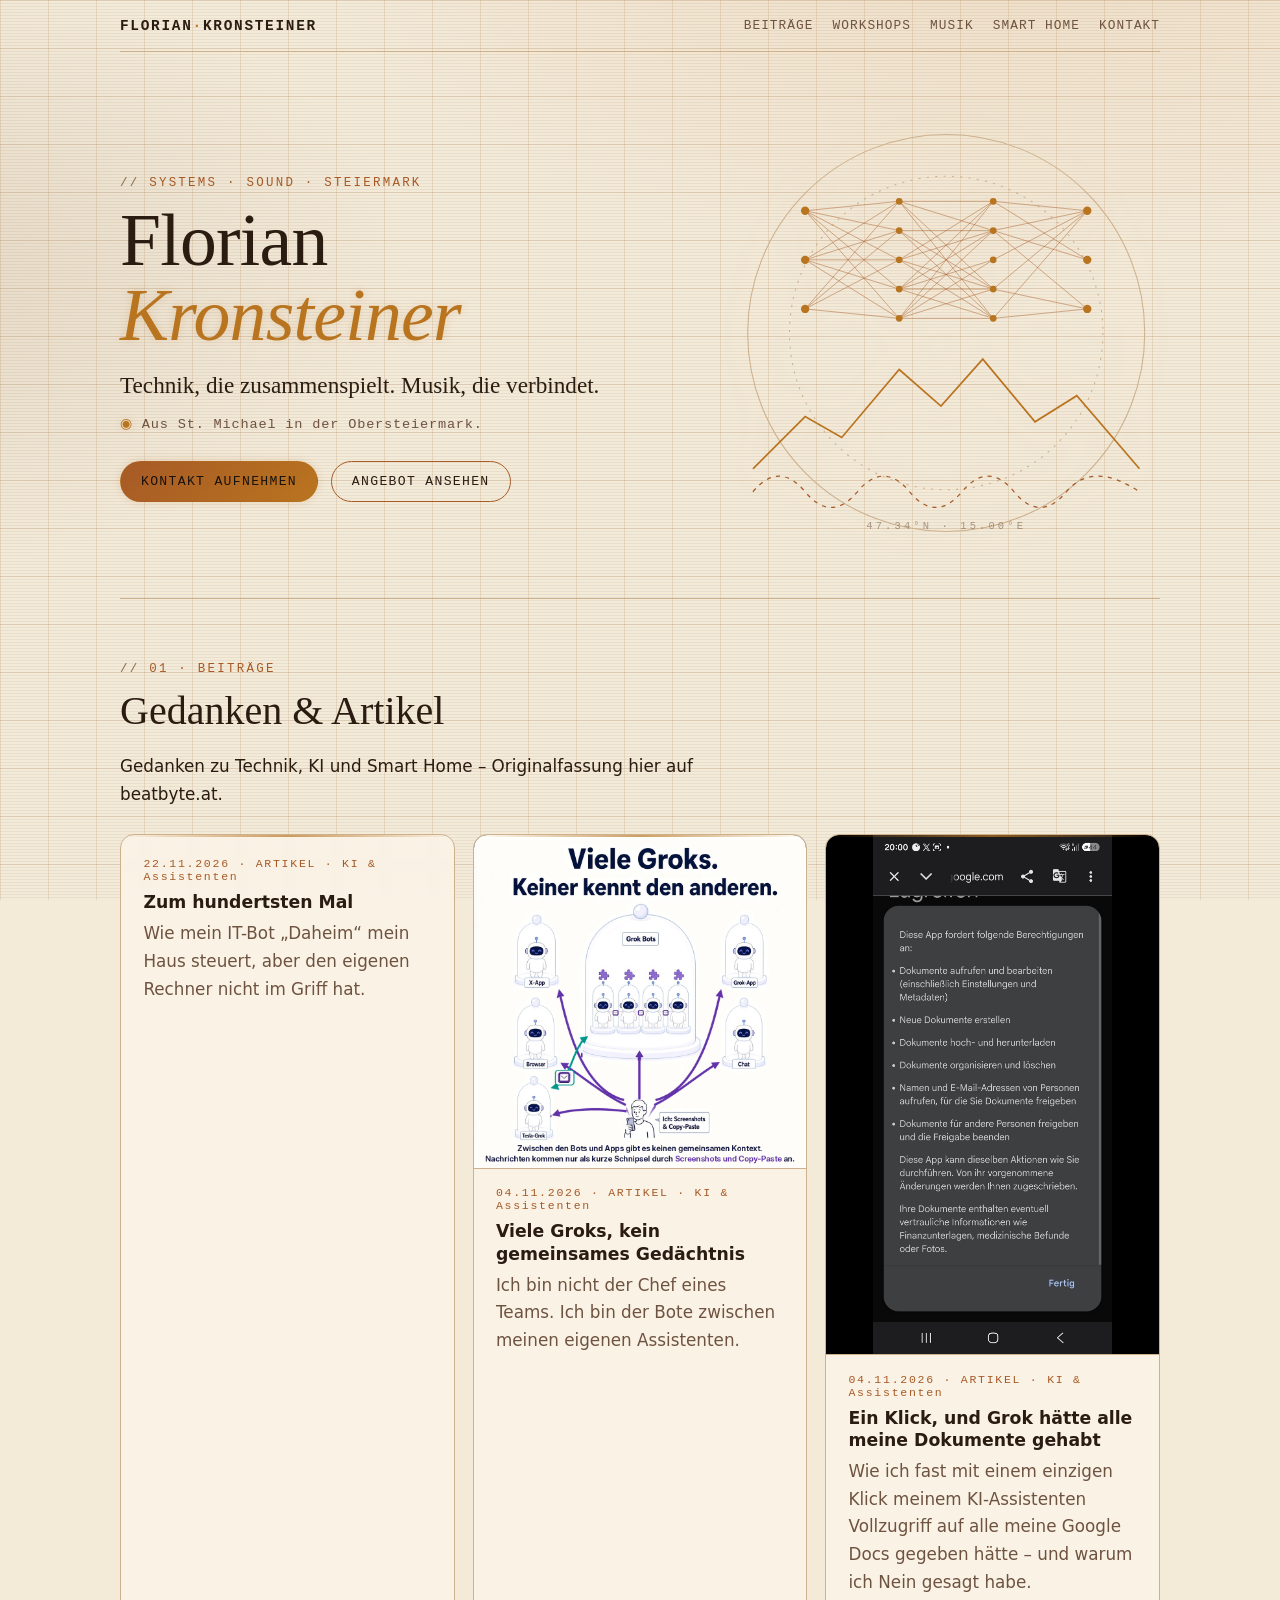
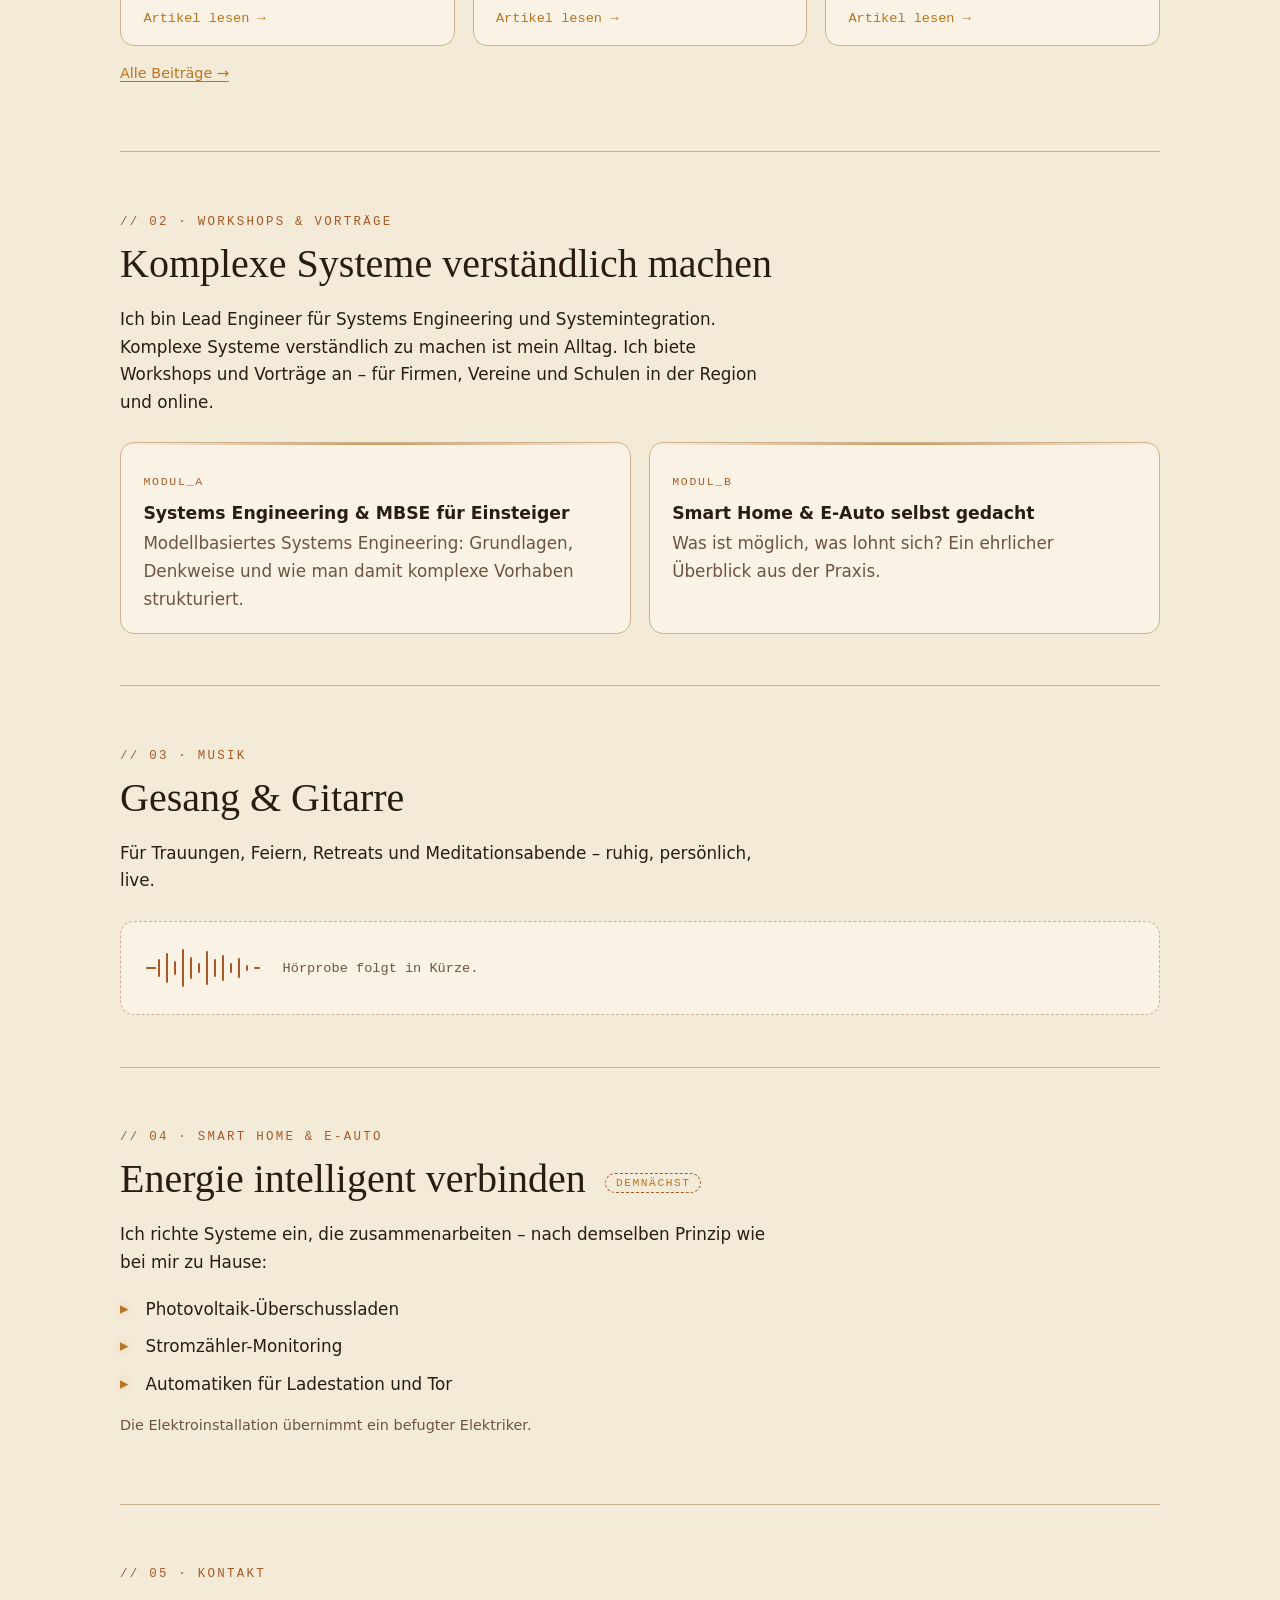
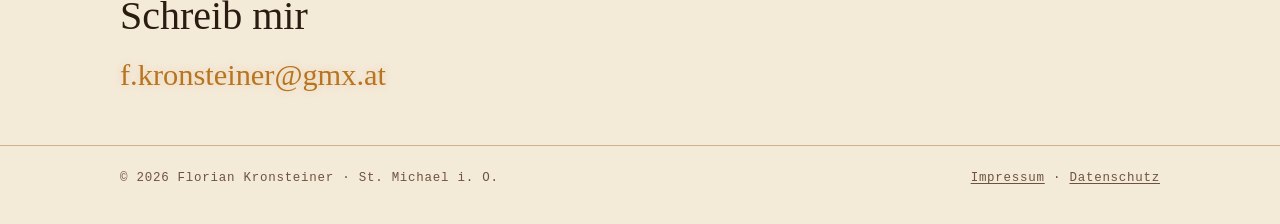
==== commit f2640ad9: "Beitrag: Zum hundertsten Mal (Vorschau) Neuer Artikel in der Serie Grok-Protokoll. Noch nicht mergen" ====
--- a/index.html
+++ b/index.html
@@ -43,6 +43,7 @@
 <p class="lead">Gedanken zu Technik, KI und Smart Home – Originalfassung hier auf beatbyte.at.</p>
 <!-- BEITRAEGE:START -->
 <div class="grid">
+<article class="card post"><span class="idx"><time datetime="2026-11-22">22.11.2026</time> · ARTIKEL · KI &amp; Assistenten</span><h3>Zum hundertsten Mal</h3><p>Wie mein IT-Bot „Daheim“ mein Haus steuert, aber den eigenen Rechner nicht im Griff hat.</p><a class="more" href="/beitraege/zum-hundertsten-mal/">Artikel lesen →</a></article>
 <article class="card post"><img class="post-img" src="/grok/img/viele-groks.png" alt="Sieben Grok-Bots um einen gemeinsamen Computer, verbunden über Screenshots und Textschnipsel" loading="lazy" decoding="async" width="1024" height="1024"><span class="idx"><time datetime="2026-11-04">04.11.2026</time> · ARTIKEL · KI &amp; Assistenten</span><h3>Viele Groks, kein gemeinsames Gedächtnis</h3><p>Ich bin nicht der Chef eines Teams. Ich bin der Bote zwischen meinen eigenen Assistenten.</p><a class="more" href="/beitraege/viele-groks/">Artikel lesen →</a></article>
 <article class="card post"><img class="post-img" src="/beitraege/ein-klick/berechtigung.jpg" alt="Google-Berechtigungsfenster: Zugriff auf Google Docs angefordert" loading="lazy" decoding="async" width="945" height="2048"><span class="idx"><time datetime="2026-11-04">04.11.2026</time> · ARTIKEL · KI &amp; Assistenten</span><h3>Ein Klick, und Grok hätte alle meine Dokumente gehabt</h3><p>Wie ich fast mit einem einzigen Klick meinem KI-Assistenten Vollzugriff auf alle meine Google Docs gegeben hätte – und warum ich Nein gesagt habe.</p><a class="more" href="/beitraege/ein-klick/">Artikel lesen →</a></article>
 </div>
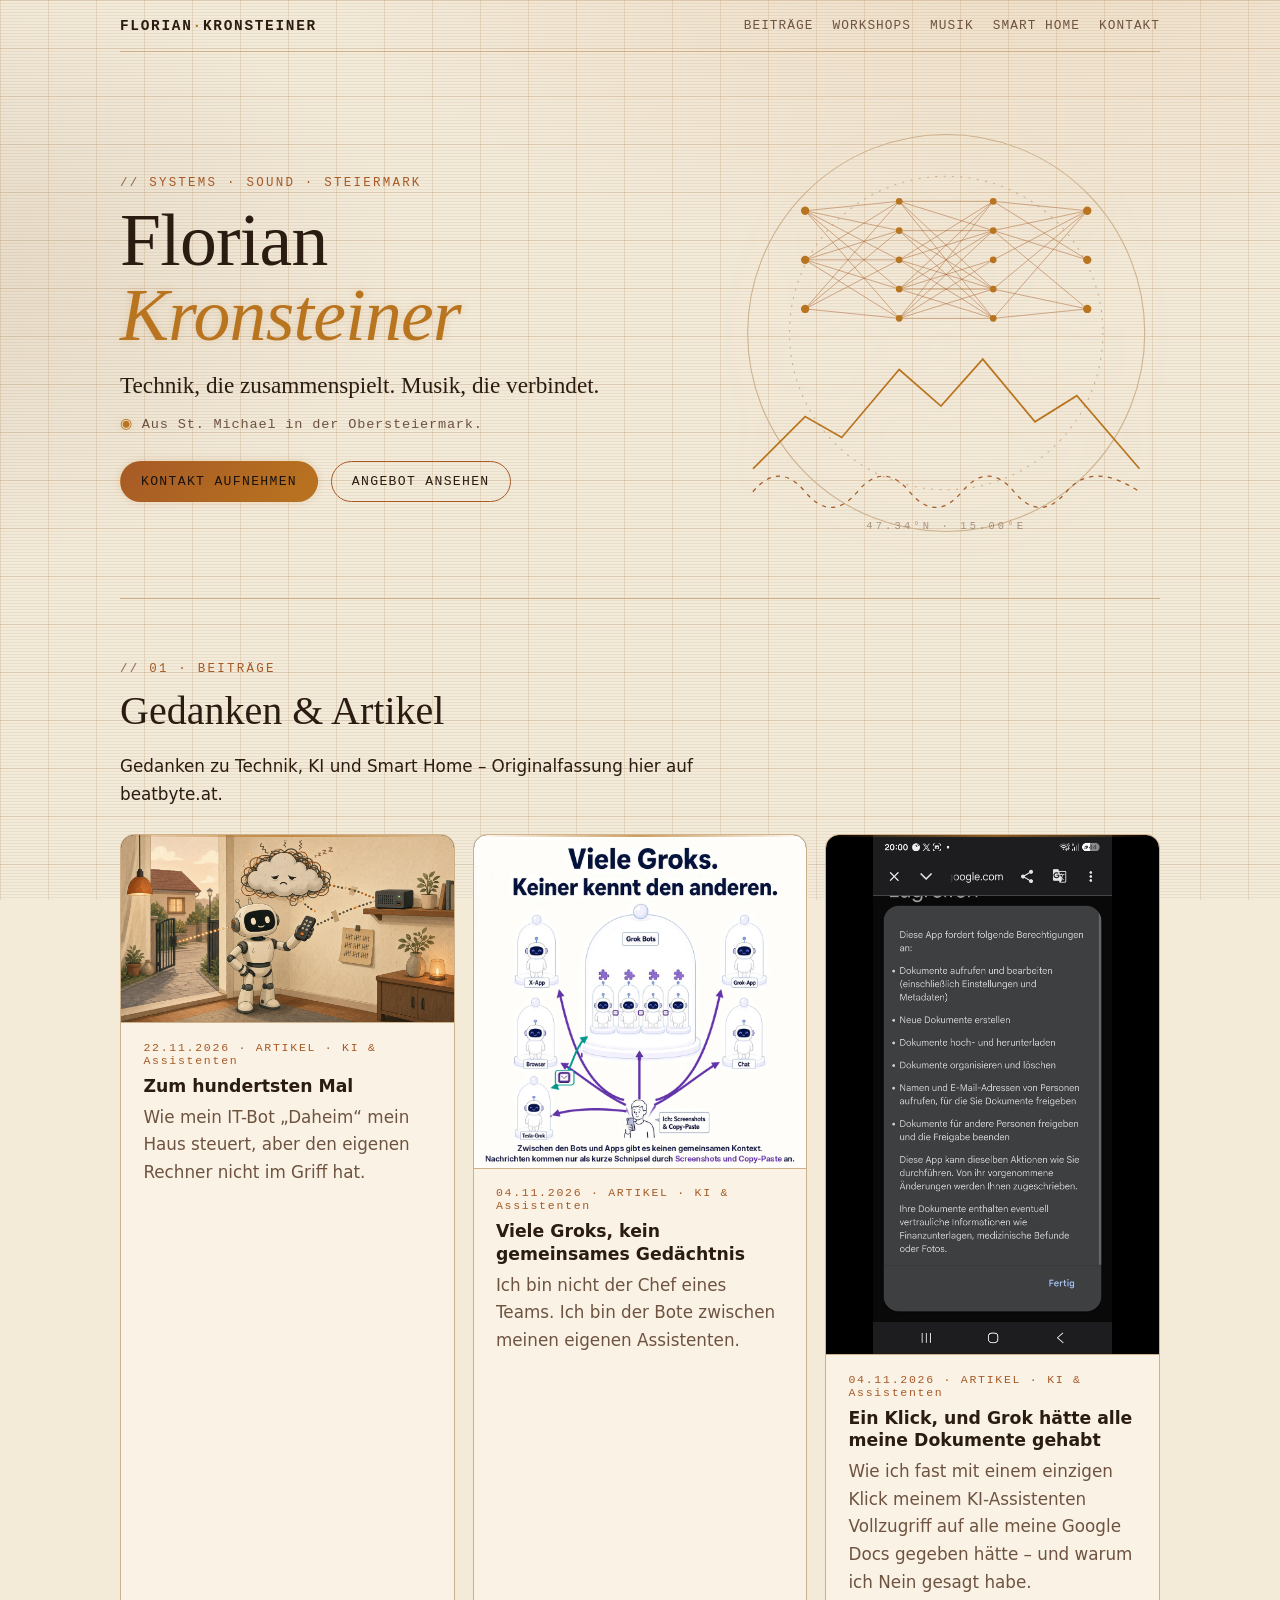
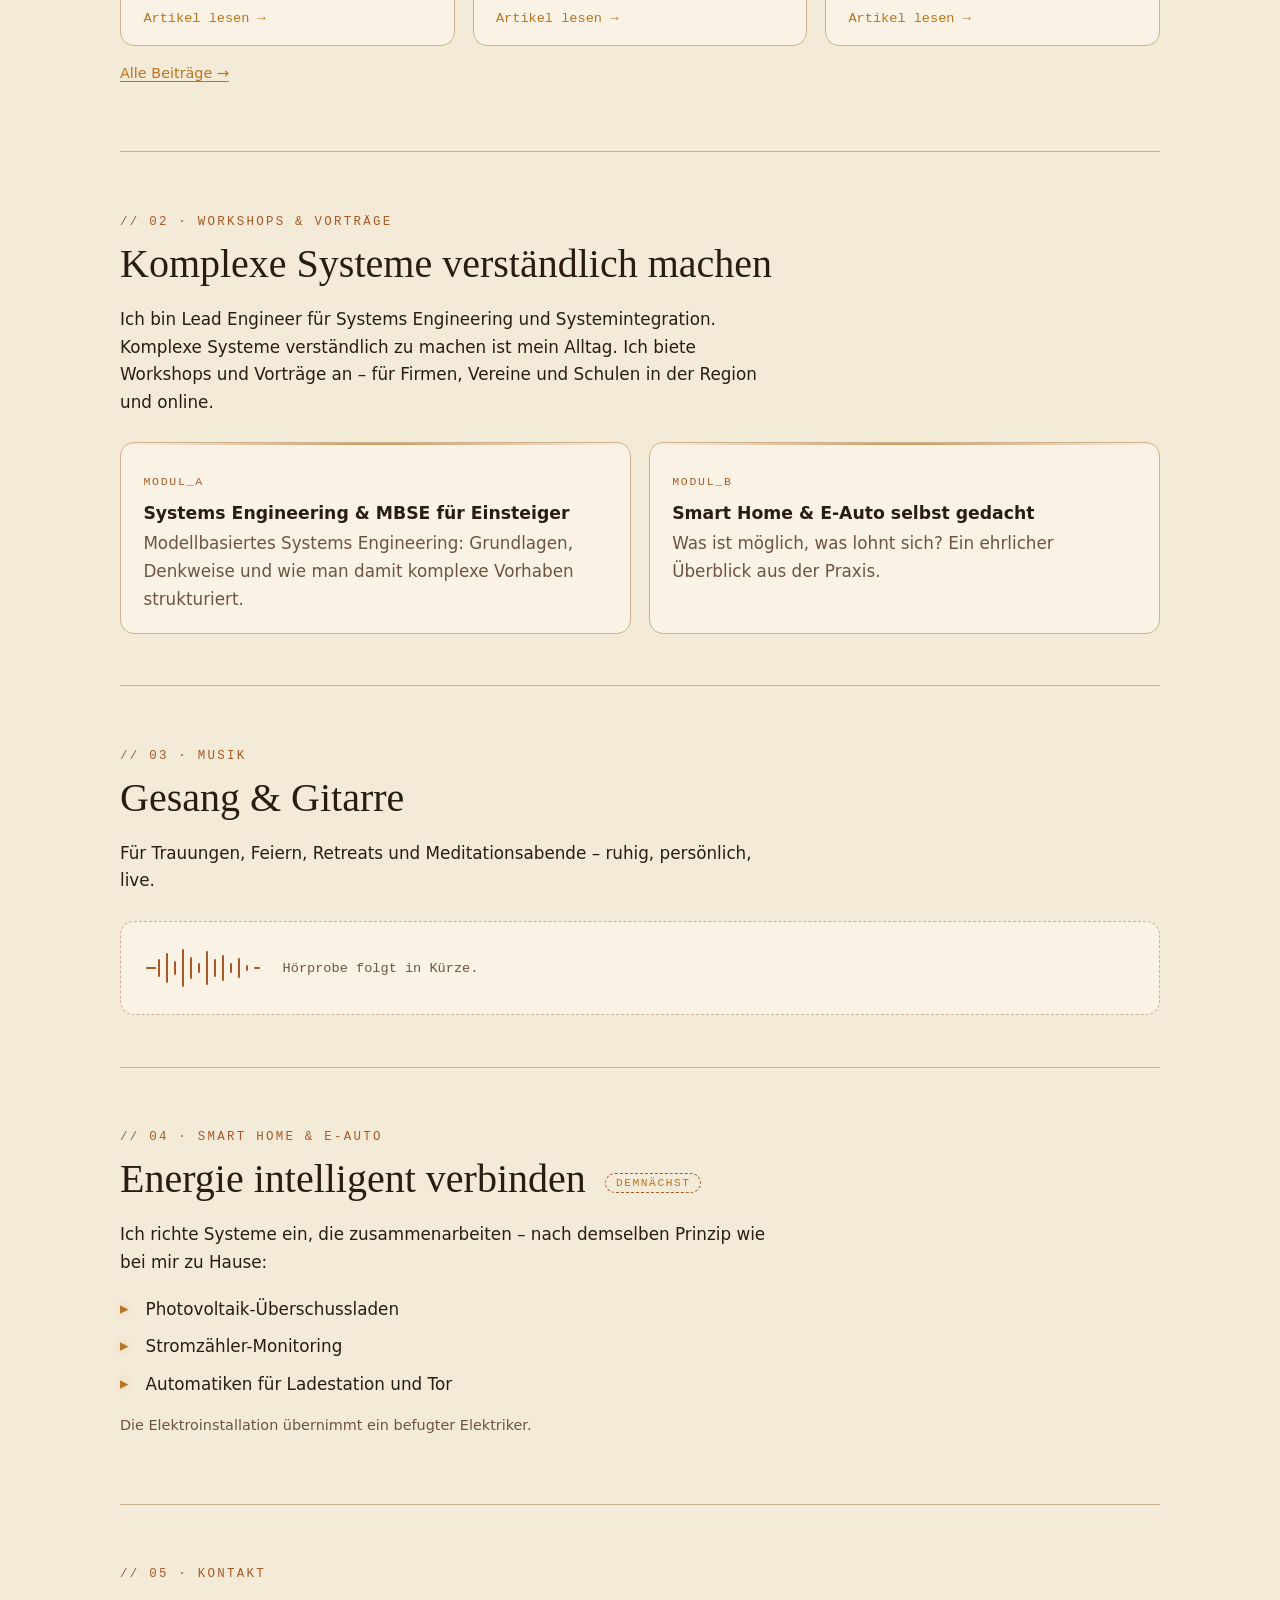
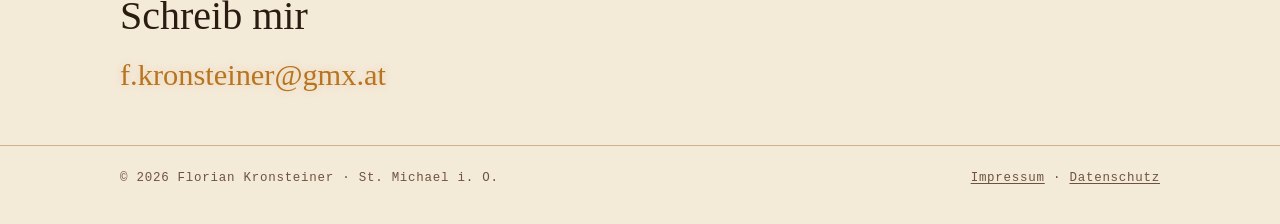
==== commit 5945c8f4: "Beitrag Zum hundertsten Mal: Beitragsbild ergänzt 16:9-Illustration im Artikelkopf, in den Karten un" ====
--- a/index.html
+++ b/index.html
@@ -43,7 +43,7 @@
 <p class="lead">Gedanken zu Technik, KI und Smart Home – Originalfassung hier auf beatbyte.at.</p>
 <!-- BEITRAEGE:START -->
 <div class="grid">
-<article class="card post"><span class="idx"><time datetime="2026-11-22">22.11.2026</time> · ARTIKEL · KI &amp; Assistenten</span><h3>Zum hundertsten Mal</h3><p>Wie mein IT-Bot „Daheim“ mein Haus steuert, aber den eigenen Rechner nicht im Griff hat.</p><a class="more" href="/beitraege/zum-hundertsten-mal/">Artikel lesen →</a></article>
+<article class="card post"><img class="post-img" src="/beitraege/zum-hundertsten-mal/beitragsbild.jpg" alt="Illustrierter Roboter in der offenen Tür, das Einfahrtstor ist auf; eine müde Wolke stört die Verbindung zum kleinen Server im Regal" loading="lazy" decoding="async" width="1280" height="720"><span class="idx"><time datetime="2026-11-22">22.11.2026</time> · ARTIKEL · KI &amp; Assistenten</span><h3>Zum hundertsten Mal</h3><p>Wie mein IT-Bot „Daheim“ mein Haus steuert, aber den eigenen Rechner nicht im Griff hat.</p><a class="more" href="/beitraege/zum-hundertsten-mal/">Artikel lesen →</a></article>
 <article class="card post"><img class="post-img" src="/grok/img/viele-groks.png" alt="Sieben Grok-Bots um einen gemeinsamen Computer, verbunden über Screenshots und Textschnipsel" loading="lazy" decoding="async" width="1024" height="1024"><span class="idx"><time datetime="2026-11-04">04.11.2026</time> · ARTIKEL · KI &amp; Assistenten</span><h3>Viele Groks, kein gemeinsames Gedächtnis</h3><p>Ich bin nicht der Chef eines Teams. Ich bin der Bote zwischen meinen eigenen Assistenten.</p><a class="more" href="/beitraege/viele-groks/">Artikel lesen →</a></article>
 <article class="card post"><img class="post-img" src="/beitraege/ein-klick/berechtigung.jpg" alt="Google-Berechtigungsfenster: Zugriff auf Google Docs angefordert" loading="lazy" decoding="async" width="945" height="2048"><span class="idx"><time datetime="2026-11-04">04.11.2026</time> · ARTIKEL · KI &amp; Assistenten</span><h3>Ein Klick, und Grok hätte alle meine Dokumente gehabt</h3><p>Wie ich fast mit einem einzigen Klick meinem KI-Assistenten Vollzugriff auf alle meine Google Docs gegeben hätte – und warum ich Nein gesagt habe.</p><a class="more" href="/beitraege/ein-klick/">Artikel lesen →</a></article>
 </div>
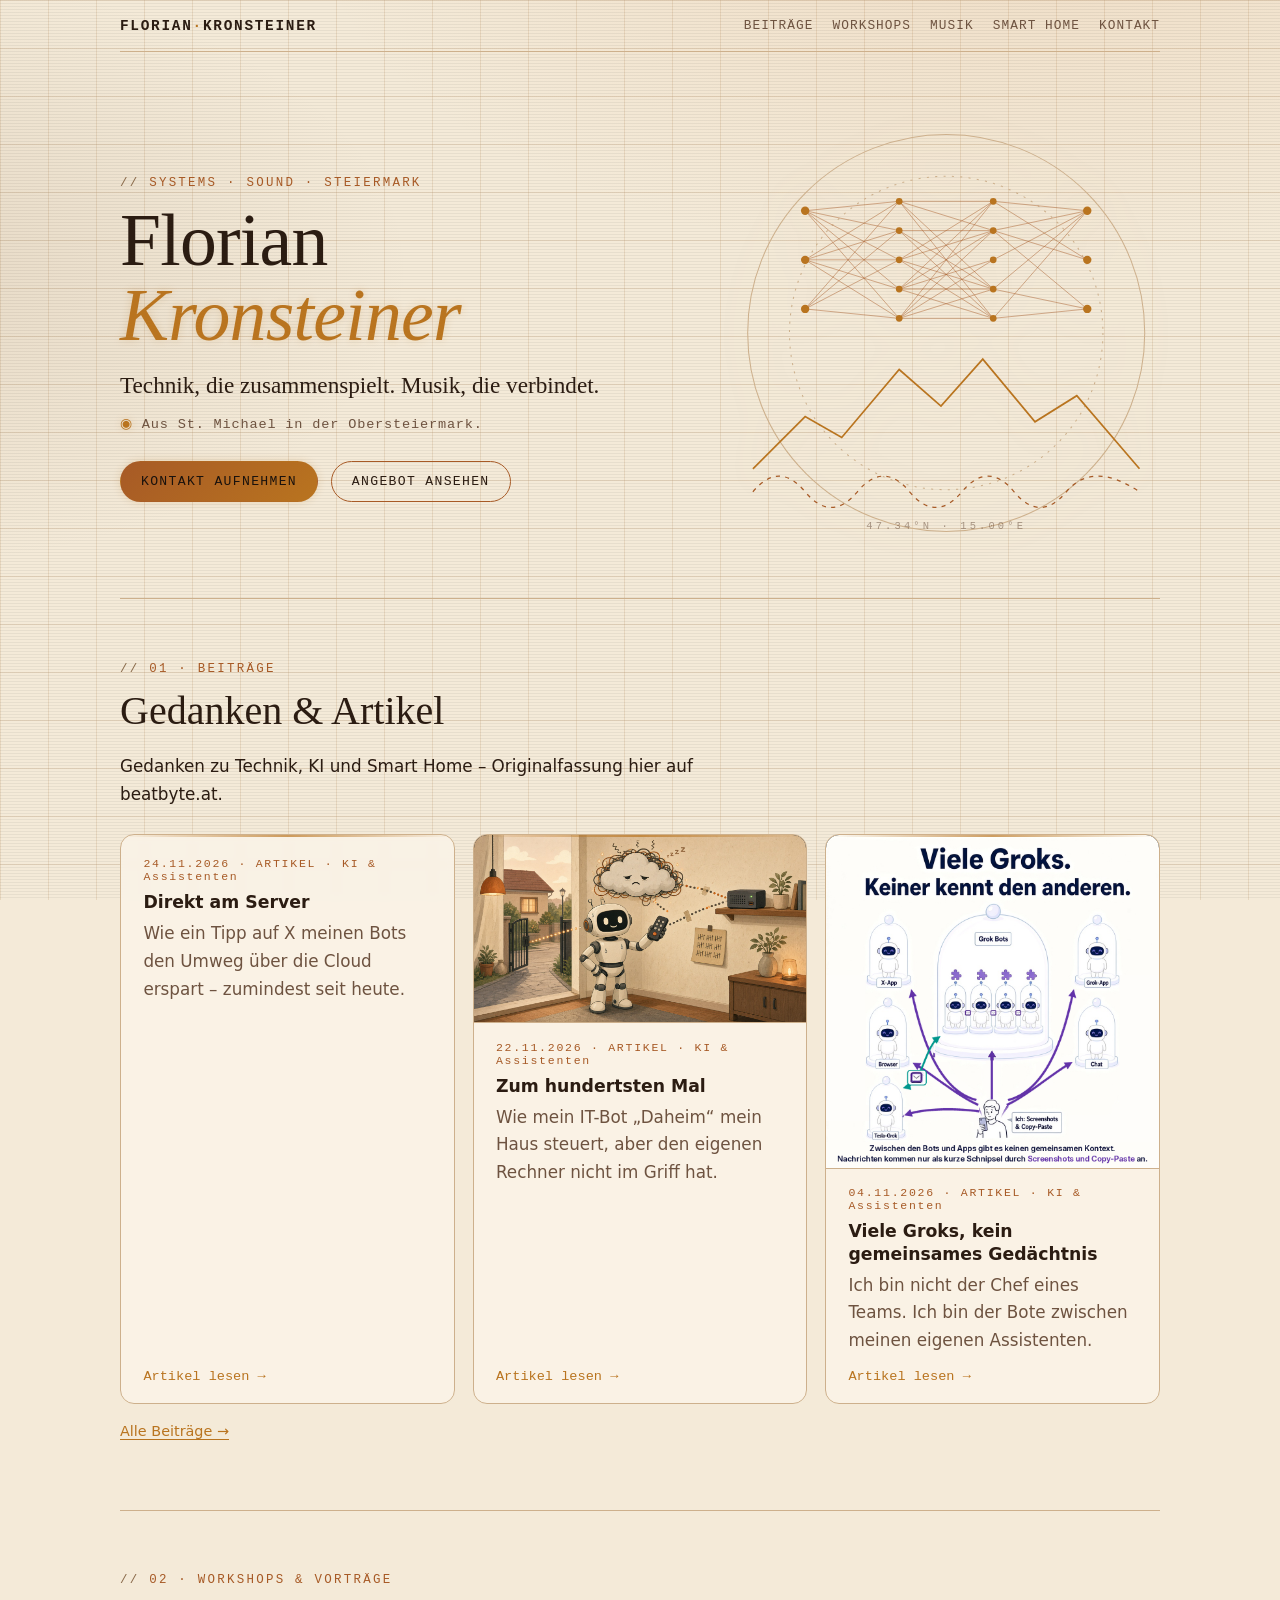
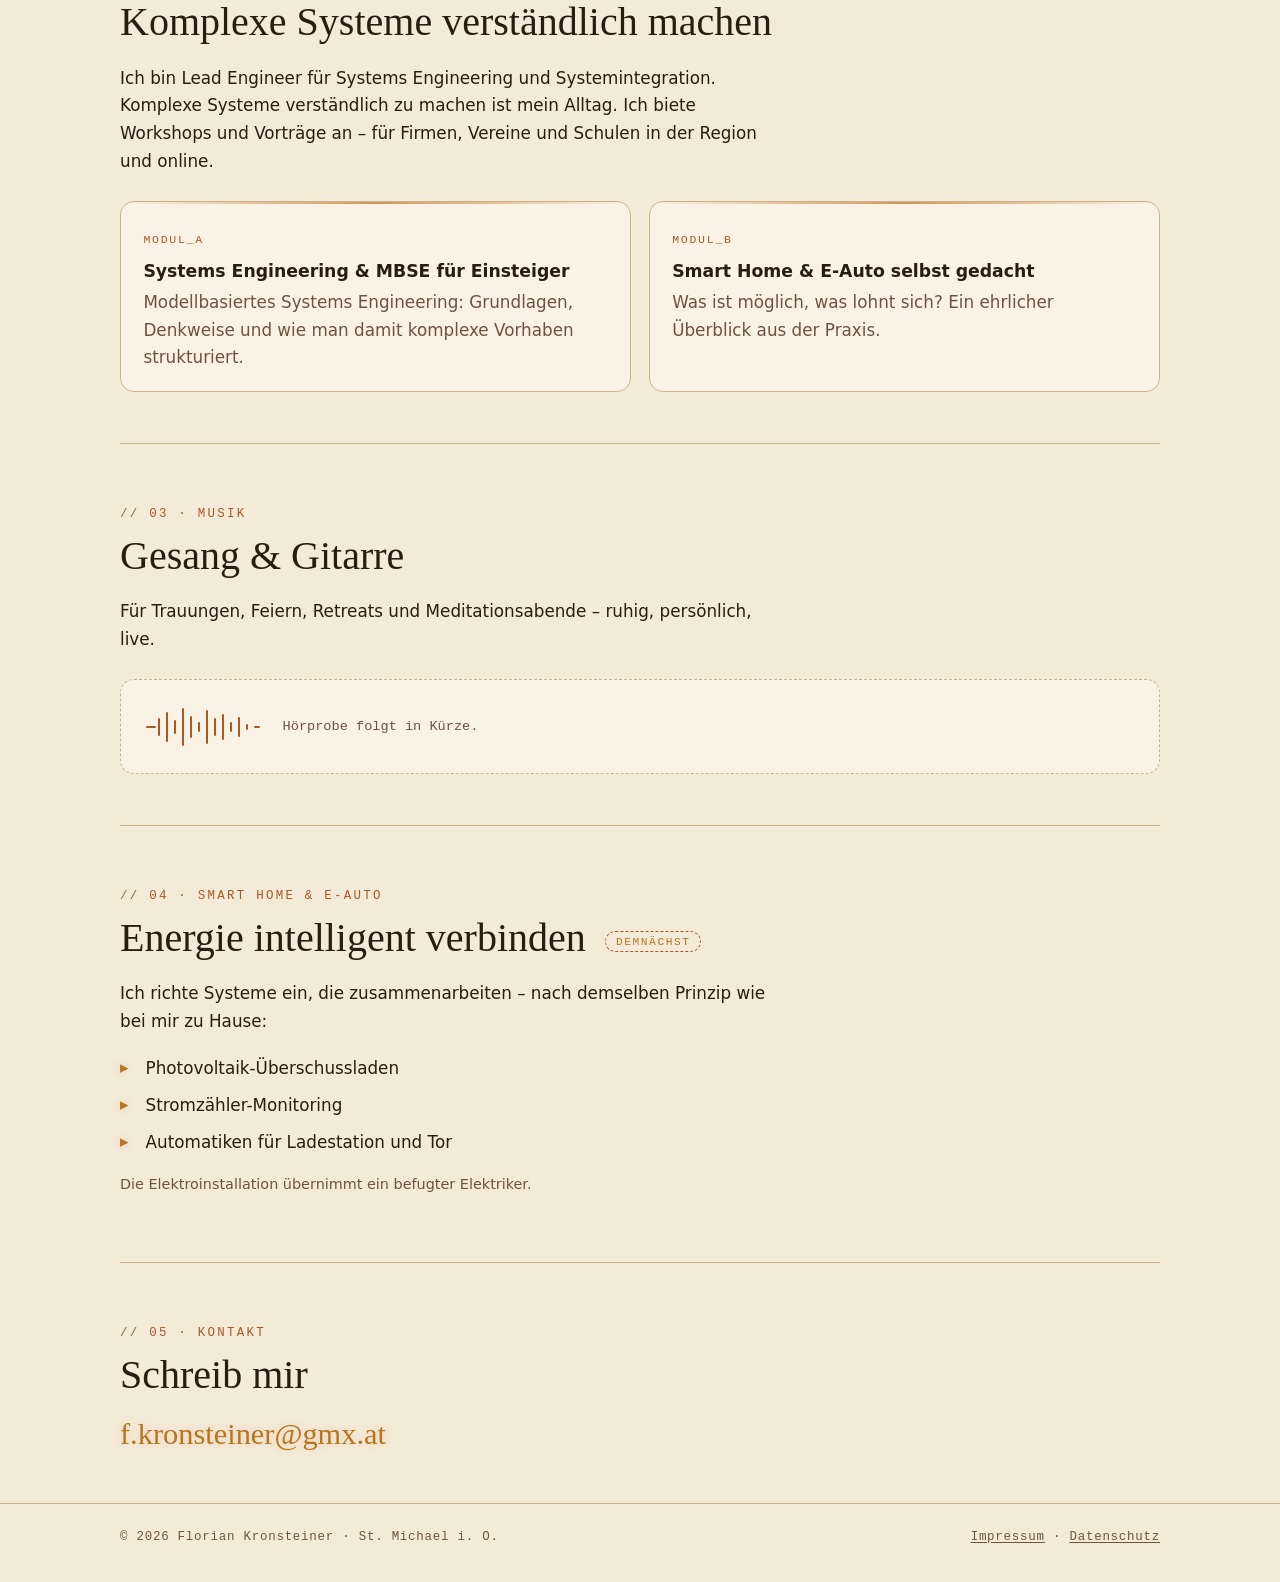
==== commit 904848ba: "Beitrag: Direkt am Server Artikel in der Serie Grok-Protokoll, ohne Beitragsbild. Freigegeben von Fl" ====
--- a/index.html
+++ b/index.html
@@ -43,9 +43,9 @@
 <p class="lead">Gedanken zu Technik, KI und Smart Home – Originalfassung hier auf beatbyte.at.</p>
 <!-- BEITRAEGE:START -->
 <div class="grid">
+<article class="card post"><span class="idx"><time datetime="2026-11-24">24.11.2026</time> · ARTIKEL · KI &amp; Assistenten</span><h3>Direkt am Server</h3><p>Wie ein Tipp auf X meinen Bots den Umweg über die Cloud erspart – zumindest seit heute.</p><a class="more" href="/beitraege/direkt-am-server/">Artikel lesen →</a></article>
 <article class="card post"><img class="post-img" src="/beitraege/zum-hundertsten-mal/beitragsbild.jpg" alt="Illustrierter Roboter in der offenen Tür, das Einfahrtstor ist auf; eine müde Wolke stört die Verbindung zum kleinen Server im Regal" loading="lazy" decoding="async" width="1280" height="720"><span class="idx"><time datetime="2026-11-22">22.11.2026</time> · ARTIKEL · KI &amp; Assistenten</span><h3>Zum hundertsten Mal</h3><p>Wie mein IT-Bot „Daheim“ mein Haus steuert, aber den eigenen Rechner nicht im Griff hat.</p><a class="more" href="/beitraege/zum-hundertsten-mal/">Artikel lesen →</a></article>
 <article class="card post"><img class="post-img" src="/grok/img/viele-groks.png" alt="Sieben Grok-Bots um einen gemeinsamen Computer, verbunden über Screenshots und Textschnipsel" loading="lazy" decoding="async" width="1024" height="1024"><span class="idx"><time datetime="2026-11-04">04.11.2026</time> · ARTIKEL · KI &amp; Assistenten</span><h3>Viele Groks, kein gemeinsames Gedächtnis</h3><p>Ich bin nicht der Chef eines Teams. Ich bin der Bote zwischen meinen eigenen Assistenten.</p><a class="more" href="/beitraege/viele-groks/">Artikel lesen →</a></article>
-<article class="card post"><img class="post-img" src="/beitraege/ein-klick/berechtigung.jpg" alt="Google-Berechtigungsfenster: Zugriff auf Google Docs angefordert" loading="lazy" decoding="async" width="945" height="2048"><span class="idx"><time datetime="2026-11-04">04.11.2026</time> · ARTIKEL · KI &amp; Assistenten</span><h3>Ein Klick, und Grok hätte alle meine Dokumente gehabt</h3><p>Wie ich fast mit einem einzigen Klick meinem KI-Assistenten Vollzugriff auf alle meine Google Docs gegeben hätte – und warum ich Nein gesagt habe.</p><a class="more" href="/beitraege/ein-klick/">Artikel lesen →</a></article>
 </div>
 <!-- BEITRAEGE:END -->
 <p class="note"><a href="/beitraege/">Alle Beiträge →</a></p>
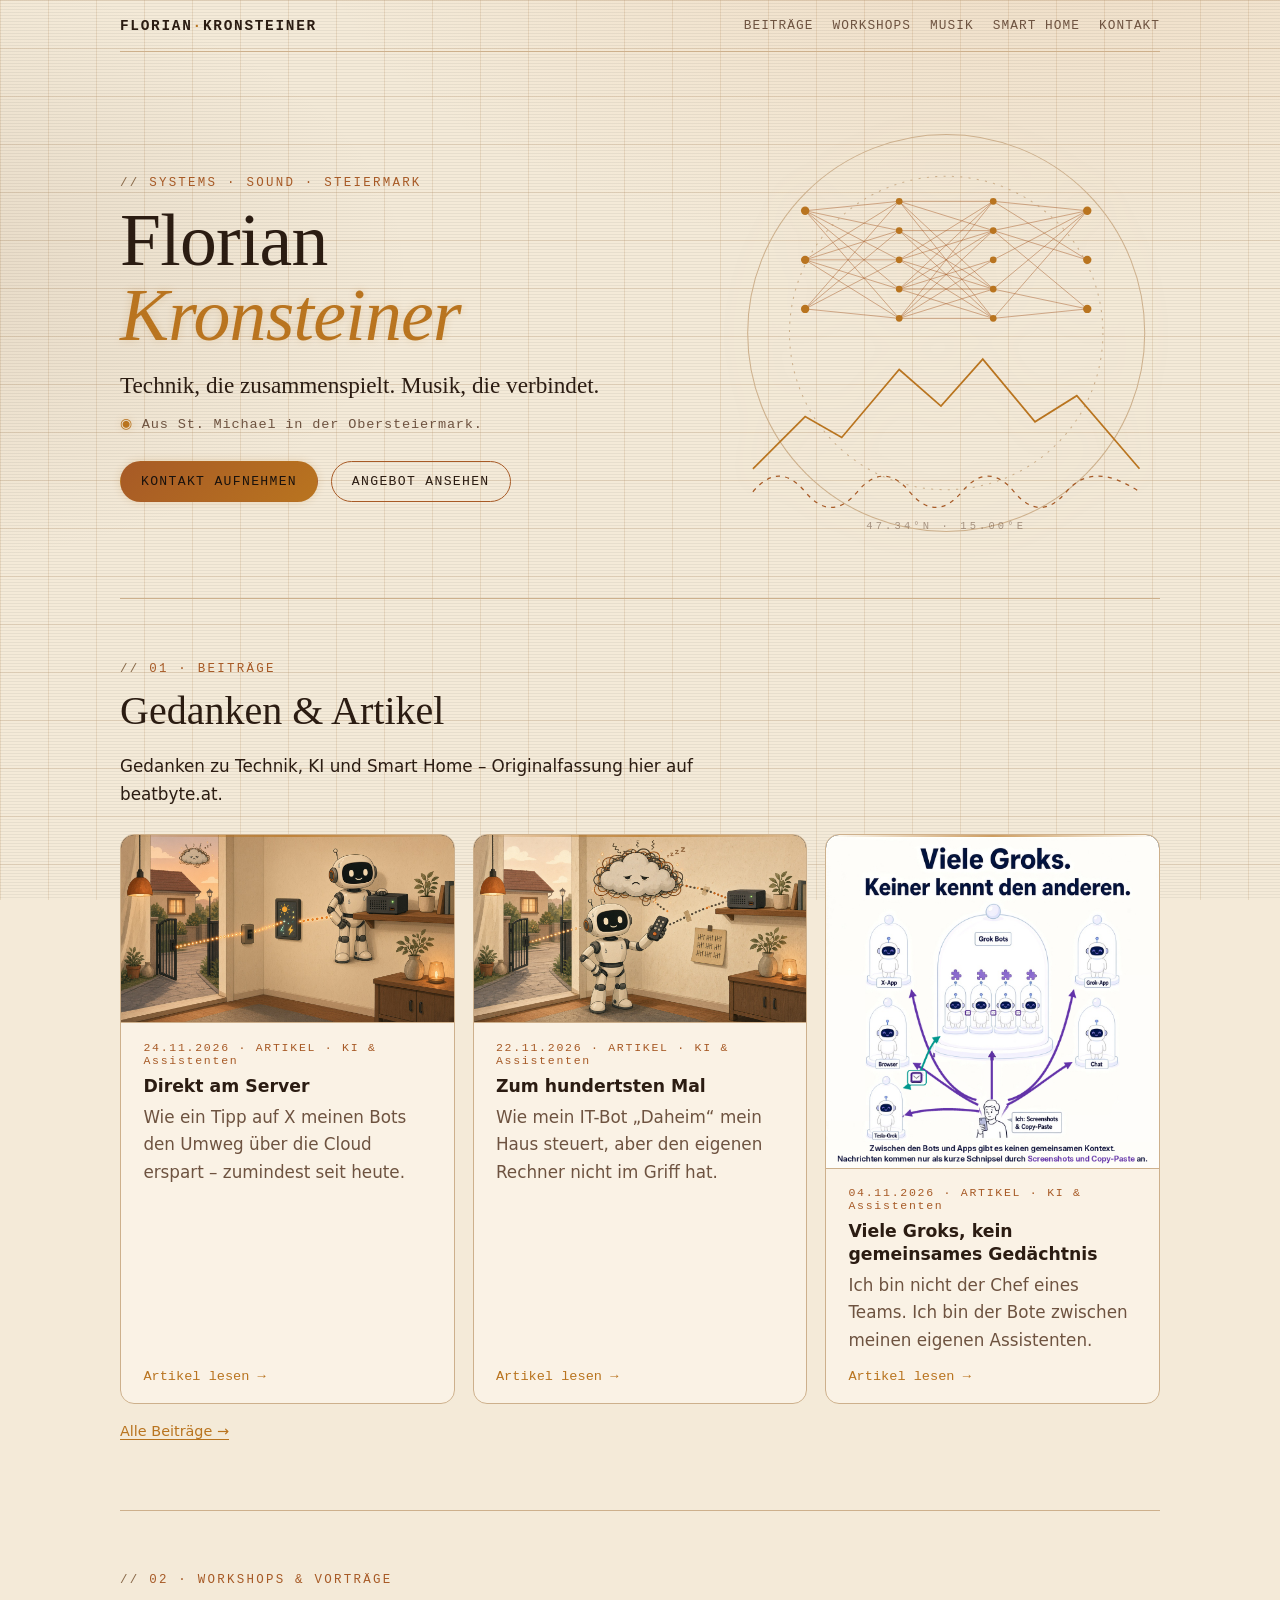
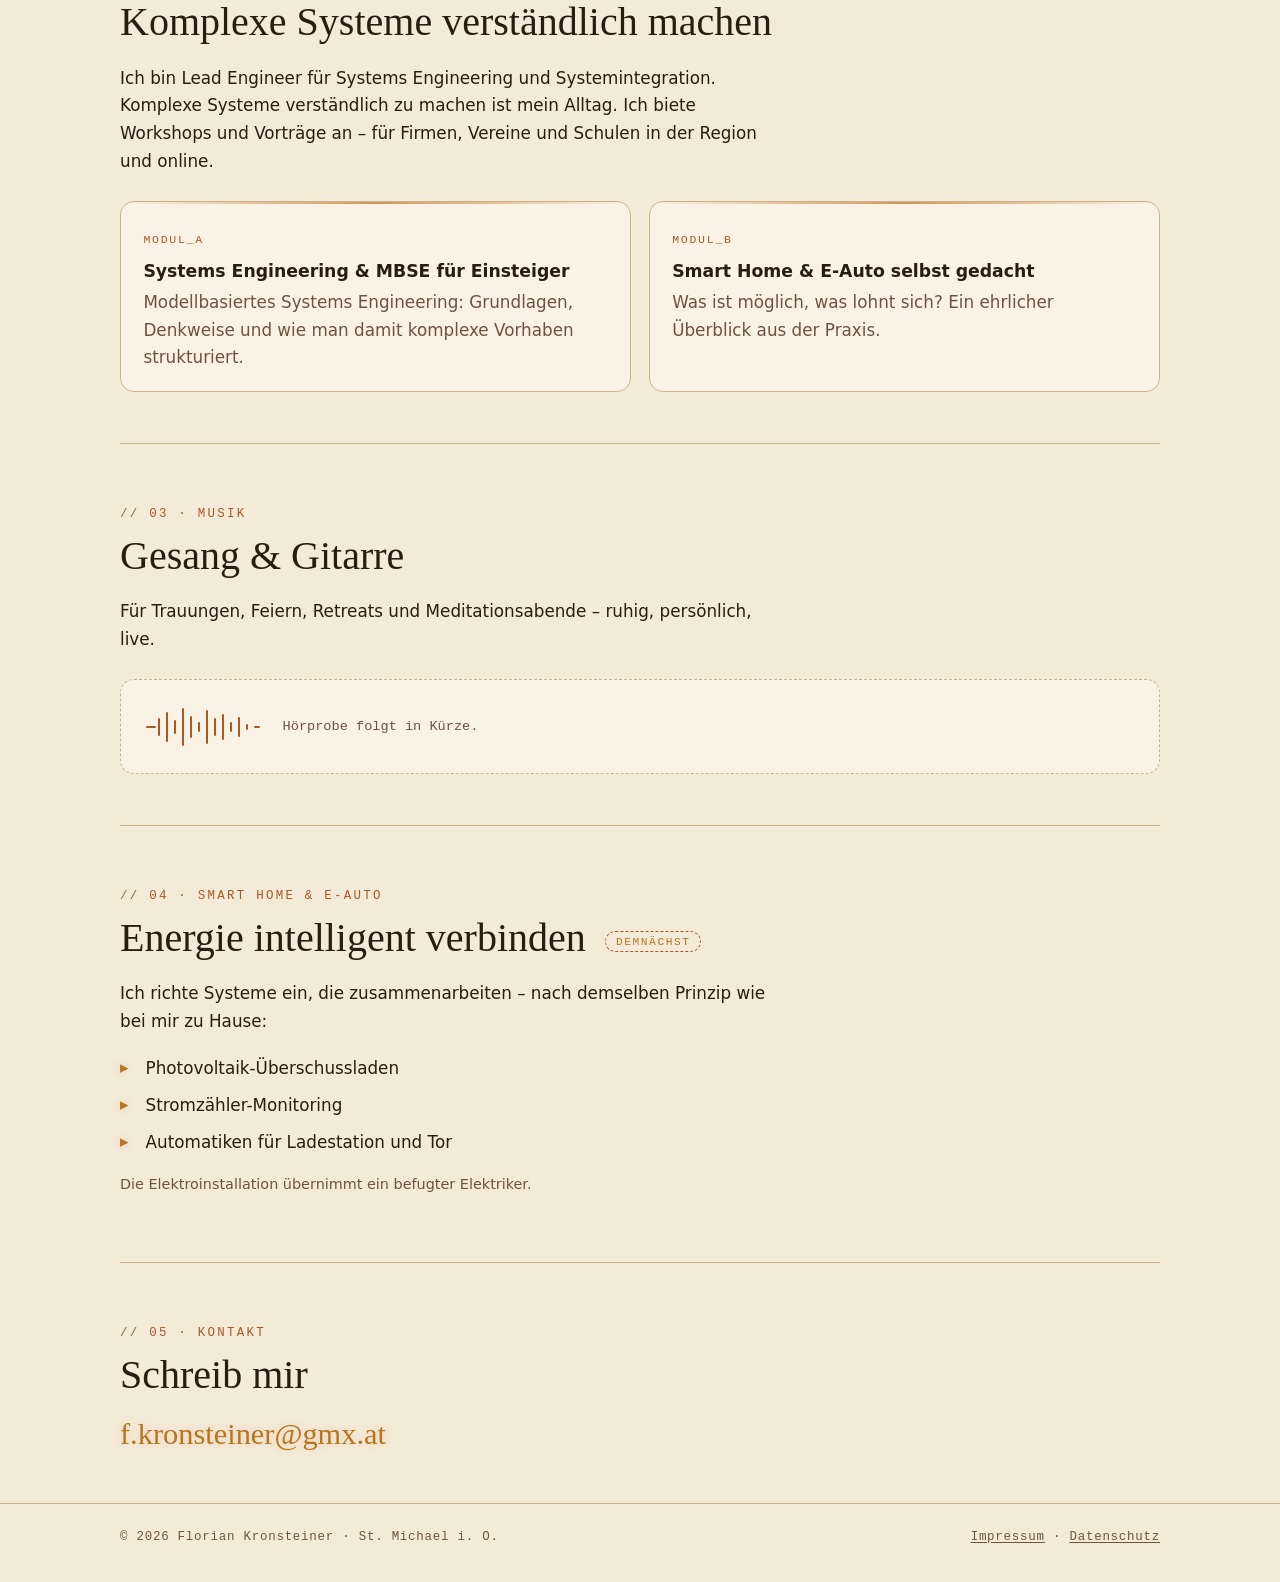
==== commit aaab8aee: "Beitrag Direkt am Server: Beitragsbild ergänzt Freigegeben von Florian." ====
--- a/index.html
+++ b/index.html
@@ -43,7 +43,7 @@
 <p class="lead">Gedanken zu Technik, KI und Smart Home – Originalfassung hier auf beatbyte.at.</p>
 <!-- BEITRAEGE:START -->
 <div class="grid">
-<article class="card post"><span class="idx"><time datetime="2026-11-24">24.11.2026</time> · ARTIKEL · KI &amp; Assistenten</span><h3>Direkt am Server</h3><p>Wie ein Tipp auf X meinen Bots den Umweg über die Cloud erspart – zumindest seit heute.</p><a class="more" href="/beitraege/direkt-am-server/">Artikel lesen →</a></article>
+<article class="card post"><img class="post-img" src="/beitraege/direkt-am-server/beitragsbild.jpg" alt="Illustrierter Roboter steht direkt am kleinen Server im Regal; kurze Leuchtlinien führen zum Einfahrtstor, zu einem Schaltkasten und zu einer Energieanzeige, die müde Wolke ist klein und weit weg" loading="lazy" decoding="async" width="1280" height="720"><span class="idx"><time datetime="2026-11-24">24.11.2026</time> · ARTIKEL · KI &amp; Assistenten</span><h3>Direkt am Server</h3><p>Wie ein Tipp auf X meinen Bots den Umweg über die Cloud erspart – zumindest seit heute.</p><a class="more" href="/beitraege/direkt-am-server/">Artikel lesen →</a></article>
 <article class="card post"><img class="post-img" src="/beitraege/zum-hundertsten-mal/beitragsbild.jpg" alt="Illustrierter Roboter in der offenen Tür, das Einfahrtstor ist auf; eine müde Wolke stört die Verbindung zum kleinen Server im Regal" loading="lazy" decoding="async" width="1280" height="720"><span class="idx"><time datetime="2026-11-22">22.11.2026</time> · ARTIKEL · KI &amp; Assistenten</span><h3>Zum hundertsten Mal</h3><p>Wie mein IT-Bot „Daheim“ mein Haus steuert, aber den eigenen Rechner nicht im Griff hat.</p><a class="more" href="/beitraege/zum-hundertsten-mal/">Artikel lesen →</a></article>
 <article class="card post"><img class="post-img" src="/grok/img/viele-groks.png" alt="Sieben Grok-Bots um einen gemeinsamen Computer, verbunden über Screenshots und Textschnipsel" loading="lazy" decoding="async" width="1024" height="1024"><span class="idx"><time datetime="2026-11-04">04.11.2026</time> · ARTIKEL · KI &amp; Assistenten</span><h3>Viele Groks, kein gemeinsames Gedächtnis</h3><p>Ich bin nicht der Chef eines Teams. Ich bin der Bote zwischen meinen eigenen Assistenten.</p><a class="more" href="/beitraege/viele-groks/">Artikel lesen →</a></article>
 </div>
